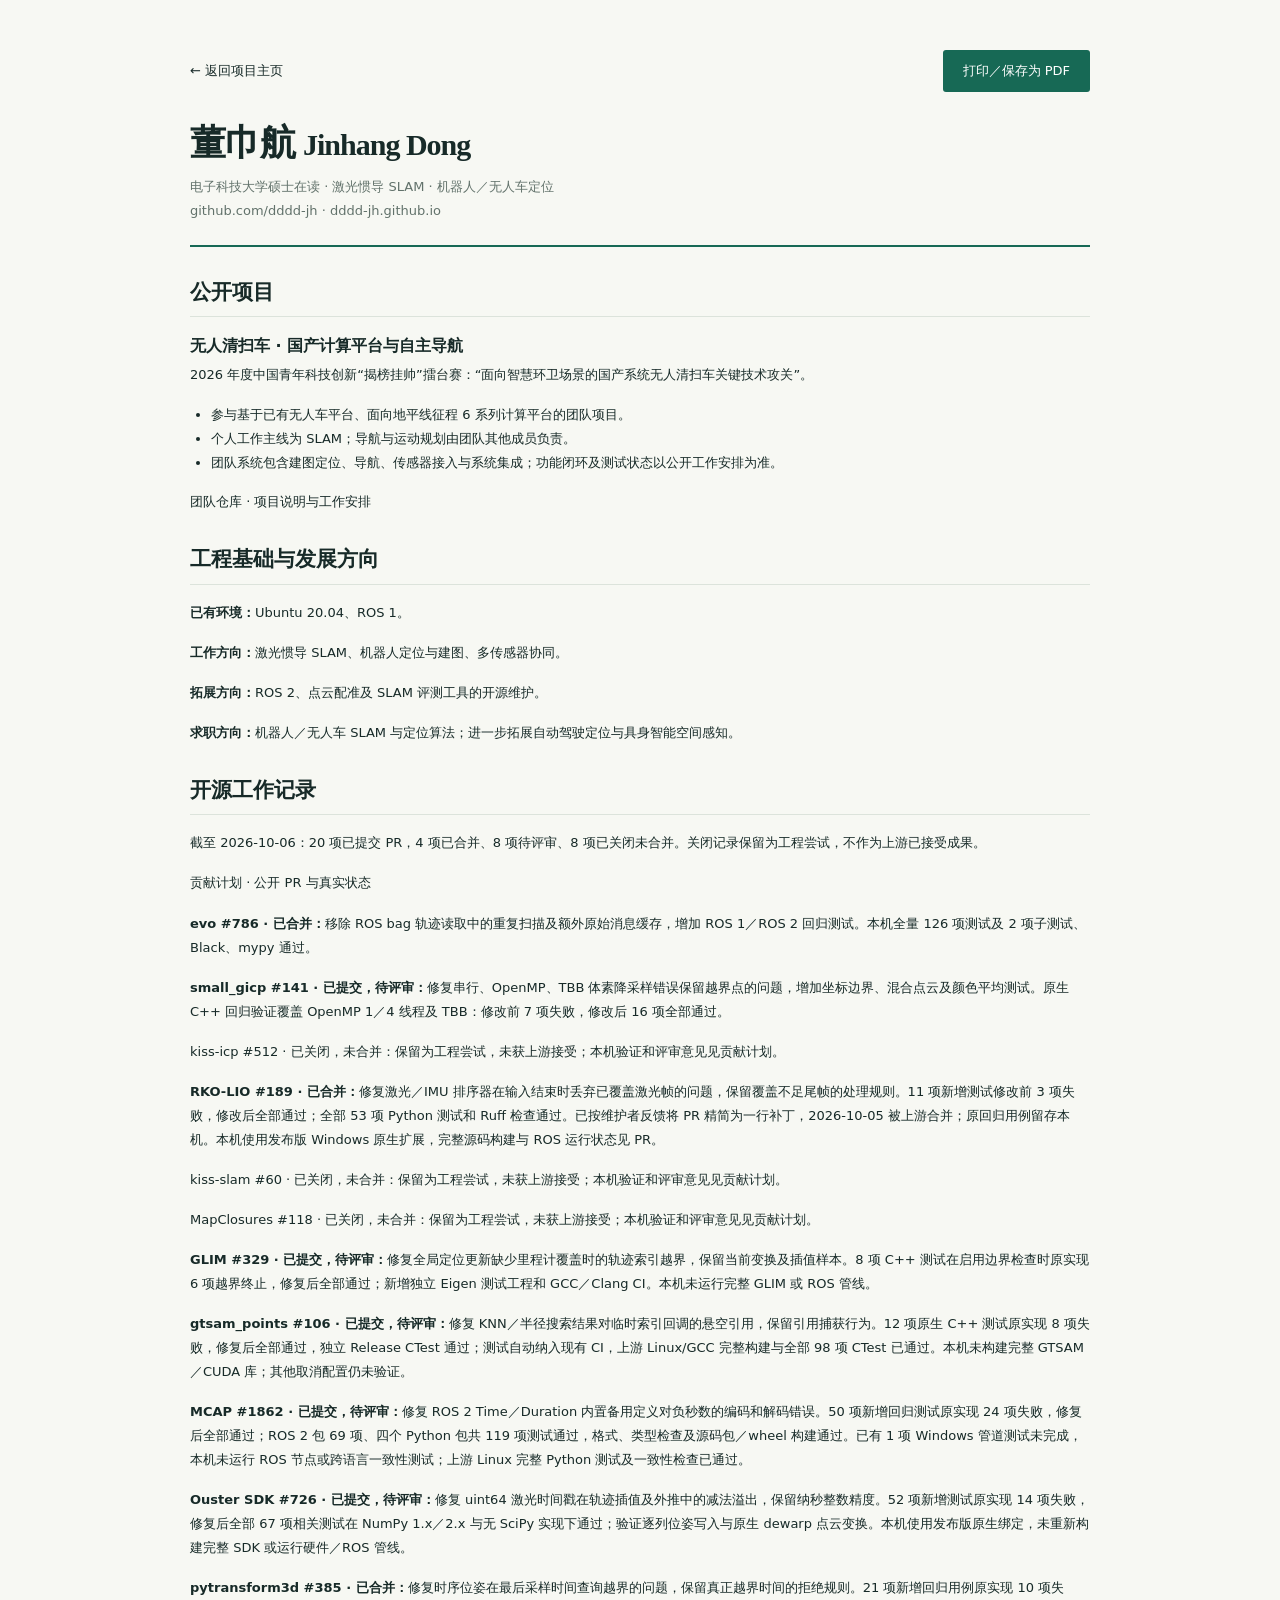
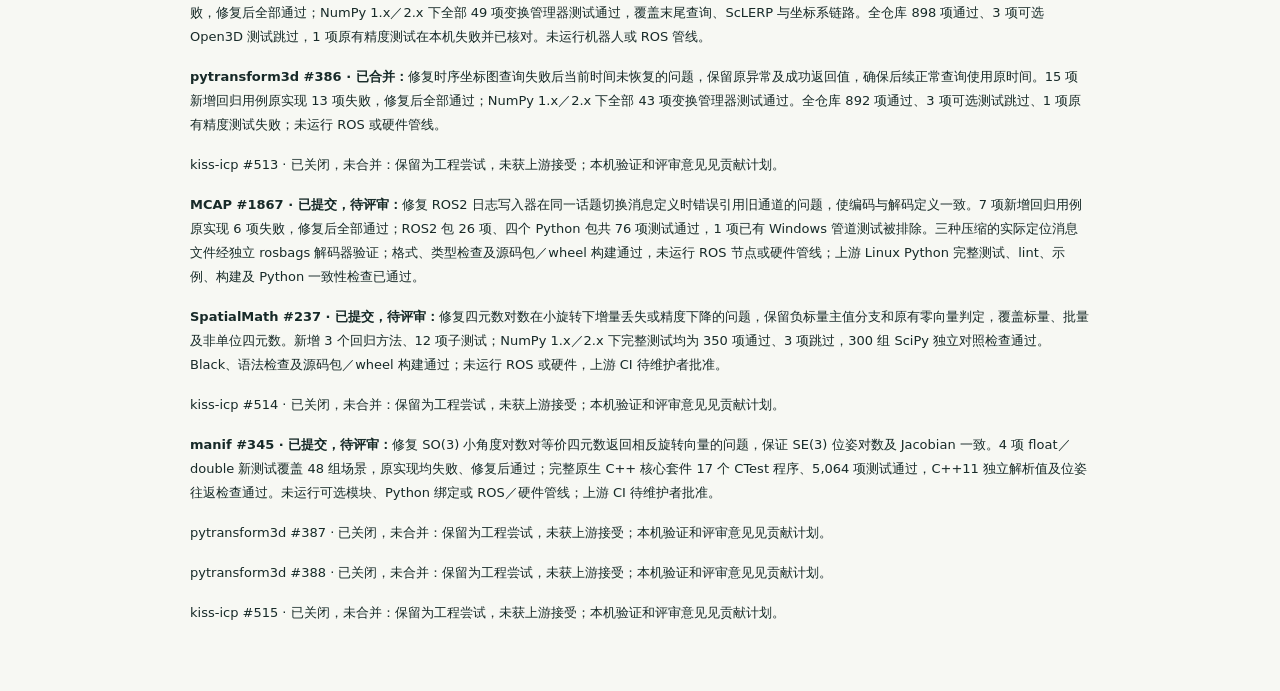
==== resume.html @ 5451dc01 "Distinguish merged fixes from closed portfolio attempts" ====
<!doctype html>
<html lang="zh-CN"><head><meta charset="utf-8"><meta name="viewport" content="width=device-width, initial-scale=1"><meta name="description" content="董巾航的机器人项目简介：激光惯导 SLAM、无人清扫车与机器人定位。"><title>项目简历 · 董巾航</title><link rel="stylesheet" href="styles.css"></head>
<body><main class="wrap resume"><div class="resume-tools"><a href="./">← 返回项目主页</a><button class="button" onclick="window.print()">打印／保存为 PDF</button></div>
<header class="resume-head"><h1>董巾航 <small>Jinhang Dong</small></h1><p>电子科技大学硕士在读 · 激光惯导 SLAM · 机器人／无人车定位</p><p><a href="https://github.com/dddd-jh">github.com/dddd-jh</a> · <a href="https://dddd-jh.github.io/">dddd-jh.github.io</a></p></header>
<section><h2>公开项目</h2><article><h3>无人清扫车 · 国产计算平台与自主导航</h3><p>2026 年度中国青年科技创新“揭榜挂帅”擂台赛：“面向智慧环卫场景的国产系统无人清扫车关键技术攻关”。</p><ul><li>参与基于已有无人车平台、面向地平线征程 6 系列计算平台的团队项目。</li><li>个人工作主线为 SLAM；导航与运动规划由团队其他成员负责。</li><li>团队系统包含建图定位、导航、传感器接入与系统集成；功能闭环及测试状态以公开工作安排为准。</li></ul><p><a href="https://github.com/Doribelove/autolabor-robot-nav/tree/robot_j6m_ws">团队仓库</a> · <a href="https://github.com/Doribelove/autolabor-robot-nav/blob/robot_j6m_ws/horizon_challenge.md">项目说明与工作安排</a></p></article></section>
<section><h2>工程基础与发展方向</h2><p><strong>已有环境：</strong>Ubuntu 20.04、ROS 1。</p><p><strong>工作方向：</strong>激光惯导 SLAM、机器人定位与建图、多传感器协同。</p><p><strong>拓展方向：</strong>ROS 2、点云配准及 SLAM 评测工具的开源维护。</p><p><strong>求职方向：</strong>机器人／无人车 SLAM 与定位算法；进一步拓展自动驾驶定位与具身智能空间感知。</p></section>
<section><h2>开源工作记录</h2><p>截至 2026-10-06：20 项已提交 PR，4 项已合并、8 项待评审、8 项已关闭未合并。关闭记录保留为工程尝试，不作为上游已接受成果。</p><p><a href="https://github.com/dddd-jh/dddd-jh/blob/main/docs/CONTRIBUTION_PLAN.md">贡献计划</a> · <a href="https://github.com/pulls?q=is%3Apr+author%3Adddd-jh">公开 PR 与真实状态</a></p><p><strong><a href="https://github.com/MichaelGrupp/evo/pull/786">evo #786 · 已合并</a>：</strong>移除 ROS bag 轨迹读取中的重复扫描及额外原始消息缓存，增加 ROS 1／ROS 2 回归测试。本机全量 126 项测试及 2 项子测试、Black、mypy 通过。</p><p><strong><a href="https://github.com/koide3/small_gicp/pull/141">small_gicp #141 · 已提交，待评审</a>：</strong>修复串行、OpenMP、TBB 体素降采样错误保留越界点的问题，增加坐标边界、混合点云及颜色平均测试。原生 C++ 回归验证覆盖 OpenMP 1／4 线程及 TBB：修改前 7 项失败，修改后 16 项全部通过。</p><p><a href="https://github.com/PRBonn/kiss-icp/pull/512">kiss-icp #512 · 已关闭，未合并</a>：保留为工程尝试，未获上游接受；本机验证和评审意见见贡献计划。</p><p><strong><a href="https://github.com/PRBonn/rko_lio/pull/189">RKO-LIO #189 · 已合并</a>：</strong>修复激光／IMU 排序器在输入结束时丢弃已覆盖激光帧的问题，保留覆盖不足尾帧的处理规则。11 项新增测试修改前 3 项失败，修改后全部通过；全部 53 项 Python 测试和 Ruff 检查通过。已按维护者反馈将 PR 精简为一行补丁，2026-10-05 被上游合并；原回归用例留存本机。本机使用发布版 Windows 原生扩展，完整源码构建与 ROS 运行状态见 PR。</p><p><a href="https://github.com/PRBonn/kiss-slam/pull/60">kiss-slam #60 · 已关闭，未合并</a>：保留为工程尝试，未获上游接受；本机验证和评审意见见贡献计划。</p><p><a href="https://github.com/PRBonn/MapClosures/pull/118">MapClosures #118 · 已关闭，未合并</a>：保留为工程尝试，未获上游接受；本机验证和评审意见见贡献计划。</p><p><strong><a href="https://github.com/koide3/glim/pull/329">GLIM #329 · 已提交，待评审</a>：</strong>修复全局定位更新缺少里程计覆盖时的轨迹索引越界，保留当前变换及插值样本。8 项 C++ 测试在启用边界检查时原实现 6 项越界终止，修复后全部通过；新增独立 Eigen 测试工程和 GCC／Clang CI。本机未运行完整 GLIM 或 ROS 管线。</p><p><strong><a href="https://github.com/koide3/gtsam_points/pull/106">gtsam_points #106 · 已提交，待评审</a>：</strong>修复 KNN／半径搜索结果对临时索引回调的悬空引用，保留引用捕获行为。12 项原生 C++ 测试原实现 8 项失败，修复后全部通过，独立 Release CTest 通过；测试自动纳入现有 CI，上游 Linux/GCC 完整构建与全部 98 项 CTest 已通过。本机未构建完整 GTSAM／CUDA 库；其他取消配置仍未验证。</p><p><strong><a href="https://github.com/foxglove/mcap/pull/1862">MCAP #1862 · 已提交，待评审</a>：</strong>修复 ROS 2 Time／Duration 内置备用定义对负秒数的编码和解码错误。50 项新增回归测试原实现 24 项失败，修复后全部通过；ROS 2 包 69 项、四个 Python 包共 119 项测试通过，格式、类型检查及源码包／wheel 构建通过。已有 1 项 Windows 管道测试未完成，本机未运行 ROS 节点或跨语言一致性测试；上游 Linux 完整 Python 测试及一致性检查已通过。</p><p><strong><a href="https://github.com/ouster-lidar/ouster-sdk/pull/726">Ouster SDK #726 · 已提交，待评审</a>：</strong>修复 uint64 激光时间戳在轨迹插值及外推中的减法溢出，保留纳秒整数精度。52 项新增测试原实现 14 项失败，修复后全部 67 项相关测试在 NumPy 1.x／2.x 与无 SciPy 实现下通过；验证逐列位姿写入与原生 dewarp 点云变换。本机使用发布版原生绑定，未重新构建完整 SDK 或运行硬件／ROS 管线。</p><p><strong><a href="https://github.com/dfki-ric/pytransform3d/pull/385">pytransform3d #385 · 已合并</a>：</strong>修复时序位姿在最后采样时间查询越界的问题，保留真正越界时间的拒绝规则。21 项新增回归用例原实现 10 项失败，修复后全部通过；NumPy 1.x／2.x 下全部 49 项变换管理器测试通过，覆盖末尾查询、ScLERP 与坐标系链路。全仓库 898 项通过、3 项可选 Open3D 测试跳过，1 项原有精度测试在本机失败并已核对。未运行机器人或 ROS 管线。</p><p><strong><a href="https://github.com/dfki-ric/pytransform3d/pull/386">pytransform3d #386 · 已合并</a>：</strong>修复时序坐标图查询失败后当前时间未恢复的问题，保留原异常及成功返回值，确保后续正常查询使用原时间。15 项新增回归用例原实现 13 项失败，修复后全部通过；NumPy 1.x／2.x 下全部 43 项变换管理器测试通过。全仓库 892 项通过、3 项可选测试跳过、1 项原有精度测试失败；未运行 ROS 或硬件管线。</p><p><a href="https://github.com/PRBonn/kiss-icp/pull/513">kiss-icp #513 · 已关闭，未合并</a>：保留为工程尝试，未获上游接受；本机验证和评审意见见贡献计划。</p><p><strong><a href="https://github.com/foxglove/mcap/pull/1867">MCAP #1867 · 已提交，待评审</a>：</strong>修复 ROS2 日志写入器在同一话题切换消息定义时错误引用旧通道的问题，使编码与解码定义一致。7 项新增回归用例原实现 6 项失败，修复后全部通过；ROS2 包 26 项、四个 Python 包共 76 项测试通过，1 项已有 Windows 管道测试被排除。三种压缩的实际定位消息文件经独立 rosbags 解码器验证；格式、类型检查及源码包／wheel 构建通过，未运行 ROS 节点或硬件管线；上游 Linux Python 完整测试、lint、示例、构建及 Python 一致性检查已通过。</p><p><strong><a href="https://github.com/rai-opensource/spatialmath-python/pull/237">SpatialMath #237 · 已提交，待评审</a>：</strong>修复四元数对数在小旋转下增量丢失或精度下降的问题，保留负标量主值分支和原有零向量判定，覆盖标量、批量及非单位四元数。新增 3 个回归方法、12 项子测试；NumPy 1.x／2.x 下完整测试均为 350 项通过、3 项跳过，300 组 SciPy 独立对照检查通过。Black、语法检查及源码包／wheel 构建通过；未运行 ROS 或硬件，上游 CI 待维护者批准。</p><p><a href="https://github.com/PRBonn/kiss-icp/pull/514">kiss-icp #514 · 已关闭，未合并</a>：保留为工程尝试，未获上游接受；本机验证和评审意见见贡献计划。</p><p><strong><a href="https://github.com/artivis/manif/pull/345">manif #345 · 已提交，待评审</a>：</strong>修复 SO(3) 小角度对数对等价四元数返回相反旋转向量的问题，保证 SE(3) 位姿对数及 Jacobian 一致。4 项 float／double 新测试覆盖 48 组场景，原实现均失败、修复后通过；完整原生 C++ 核心套件 17 个 CTest 程序、5,064 项测试通过，C++11 独立解析值及位姿往返检查通过。未运行可选模块、Python 绑定或 ROS／硬件管线；上游 CI 待维护者批准。</p><p><a href="https://github.com/dfki-ric/pytransform3d/pull/387">pytransform3d #387 · 已关闭，未合并</a>：保留为工程尝试，未获上游接受；本机验证和评审意见见贡献计划。</p><p><a href="https://github.com/dfki-ric/pytransform3d/pull/388">pytransform3d #388 · 已关闭，未合并</a>：保留为工程尝试，未获上游接受；本机验证和评审意见见贡献计划。</p><p><a href="https://github.com/PRBonn/kiss-icp/pull/515">kiss-icp #515 · 已关闭，未合并</a>：保留为工程尝试，未获上游接受；本机验证和评审意见见贡献计划。</p></section>
</main></body></html>
---- styles.css ----
:root{--ink:#172a28;--muted:#62726b;--accent:#176955;--line:#dce3db;--paper:#f7f8f3;--white:#fff;--serif:Georgia,'Songti SC','SimSun',serif;--sans:system-ui,-apple-system,'Segoe UI','Microsoft YaHei',sans-serif}
*{box-sizing:border-box}html{scroll-behavior:smooth;scroll-padding-top:30px}body{margin:0;background:var(--paper);color:var(--ink);font-family:var(--sans);font-size:15px;line-height:1.85}a{color:inherit;text-decoration:none}a:hover{color:var(--accent);text-decoration:underline;text-underline-offset:5px}a:focus-visible,button:focus-visible{outline:3px solid #c78626;outline-offset:5px}.wrap{width:min(1120px,calc(100% - 80px));margin:auto}.skip{position:absolute;left:20px;top:-80px;z-index:20;padding:10px;background:white}.skip:focus{top:12px}.header{display:flex;align-items:center;justify-content:space-between;padding:30px 0;border-bottom:1px solid var(--line)}.brand{font-size:14px;letter-spacing:1.4px;font-weight:700}.brand span{display:block;color:var(--muted);font-size:11px;font-weight:400;letter-spacing:3px}.header nav{display:flex;gap:30px;font-size:13px}.hero{display:grid;grid-template-columns:1.13fr 1fr;gap:70px;padding:80px 0 66px;align-items:center}.eyebrow{font-size:11px;letter-spacing:2px;font-weight:650;color:var(--accent);margin:0 0 20px}h1{font-family:var(--serif);font-size:clamp(40px,4.3vw,58px);line-height:1.3;font-weight:600;letter-spacing:-1px;margin:0 0 27px}h1 span{color:var(--accent)}.intro{font-size:16px;max-width:520px;color:var(--muted);margin:0 0 28px}.actions{display:flex;gap:26px;align-items:center}.button{display:inline-flex;align-items:center;gap:36px;padding:12px 20px;background:var(--accent);color:white;font-size:13px;border:0;border-radius:3px;cursor:pointer;font-family:inherit}.button:hover{background:#10513f;color:white;text-decoration:none}.text-link{font-size:13px}.scene{margin:0}.scene svg{display:block;width:100%;height:auto}.scene figcaption{font-size:11px;color:var(--muted);margin-top:13px;text-align:right}.facts{display:grid;grid-template-columns:repeat(3,1fr);border-top:1px solid var(--line);border-bottom:1px solid var(--line);padding:23px 0;gap:28px}.facts span{display:block;font-size:11px;color:var(--muted);margin-bottom:5px}.facts strong{font-size:13px;font-weight:550}.section{padding:66px 0;border-bottom:1px solid var(--line)}.section-head{margin-bottom:30px}.section-head .eyebrow{margin-bottom:9px}h2{font-family:var(--serif);font-size:29px;line-height:1.5;font-weight:600;margin:0}h3{font-size:17px;line-height:1.6;font-weight:650;margin:0 0 12px}p{margin:0 0 16px}.small,.authors{font-size:12px;color:var(--muted)}.paper{display:grid;grid-template-columns:100px 1fr;gap:35px;padding:30px;background:white;border:1px solid var(--line);border-radius:5px}.paper-label{color:var(--accent);font-size:12px;letter-spacing:2px;padding-top:4px}.paper-label strong{display:block;font-family:var(--serif);font-size:36px;letter-spacing:0}.paper p:last-child{margin-bottom:0}.project-grid{display:grid;grid-template-columns:repeat(3,1fr);gap:22px}.project{padding:27px 25px;background:white;border:1px solid var(--line);border-radius:5px}.tag{display:block;font-size:9px;letter-spacing:1.5px;color:var(--accent);margin-bottom:17px}.project h3{font-size:18px}.project p{font-size:13px;color:var(--muted)}dl{font-size:12px;margin:23px 0 0}dt{font-weight:650;margin:14px 0 4px}dd{margin:0;color:var(--muted)}dd a{color:var(--accent)}.two-col{display:grid;grid-template-columns:1fr 1fr;gap:70px}.two-col>p{color:var(--muted)}.link-list a{display:flex;justify-content:space-between;padding:12px 0;border-bottom:1px solid var(--line);font-size:13px}.education article+article{margin-top:28px}.education .small{margin-bottom:5px}.education h3{margin-bottom:4px}.education p{font-size:13px;color:var(--muted)}.skills h3{font-size:13px;margin-bottom:4px}.skills p{font-size:13px;color:var(--muted);margin-bottom:21px}.footer{display:flex;justify-content:space-between;padding:30px 0 40px;font-size:11px;color:var(--muted)}.resume{max-width:900px;padding:50px 0}.resume-head{border-bottom:2px solid var(--accent);padding-bottom:22px}.resume-head h1{font-size:36px;margin:0 0 8px}.resume-head p{margin:0;color:var(--muted)}.resume-tools{display:flex;justify-content:space-between;align-items:center;margin-bottom:28px;font-size:13px}.resume section{margin-top:30px}.resume h2{font-size:21px;border-bottom:1px solid var(--line);padding-bottom:8px;margin-bottom:16px}.resume h3{font-size:16px;margin-bottom:4px}.resume p,.resume li{font-size:13px}.resume ul{padding-left:21px}.resume article+article{margin-top:20px}.resume .date{float:right;font-size:12px;color:var(--muted)}
@media(max-width:900px){.wrap{width:calc(100% - 48px)}.hero{gap:30px;padding:50px 0}.project-grid{grid-template-columns:1fr}.two-col{gap:35px}.project{padding:25px}.scene figcaption{text-align:left}h1{font-size:42px}}
@media(max-width:600px){.wrap{width:calc(100% - 36px)}.header{padding:20px 0;align-items:flex-start}.header nav{gap:15px;font-size:12px}.brand{font-size:11px;letter-spacing:1px}.hero{grid-template-columns:1fr;gap:35px;padding:44px 0}.hero h1{font-size:40px}.hero .intro{font-size:14px}.scene{max-width:440px}.facts{grid-template-columns:1fr;gap:17px;padding:21px 0}.facts span{margin-bottom:1px}.section{padding:42px 0}h2{font-size:25px}.paper{grid-template-columns:1fr;gap:10px;padding:23px}.paper-label strong{display:inline;margin-left:10px;font-size:22px}.two-col{grid-template-columns:1fr;gap:23px}.resume{padding-top:25px}.resume .date{float:none;display:block}.resume-tools{gap:20px}.footer{gap:20px}}
@media(prefers-reduced-motion:reduce){html{scroll-behavior:auto}}
@media print{@page{size:A4;margin:15mm}body{background:white;font-size:11px}.wrap{width:100%}.resume{padding:0;max-width:none}.resume-tools,.skip{display:none}.resume-head h1{font-size:26px}.resume section{margin-top:18px}.resume h2{font-size:17px;margin-bottom:10px}.resume p,.resume li{font-size:11px;line-height:1.7}.resume article{break-inside:avoid}.resume .date{float:right}a{color:inherit;text-decoration:none}}
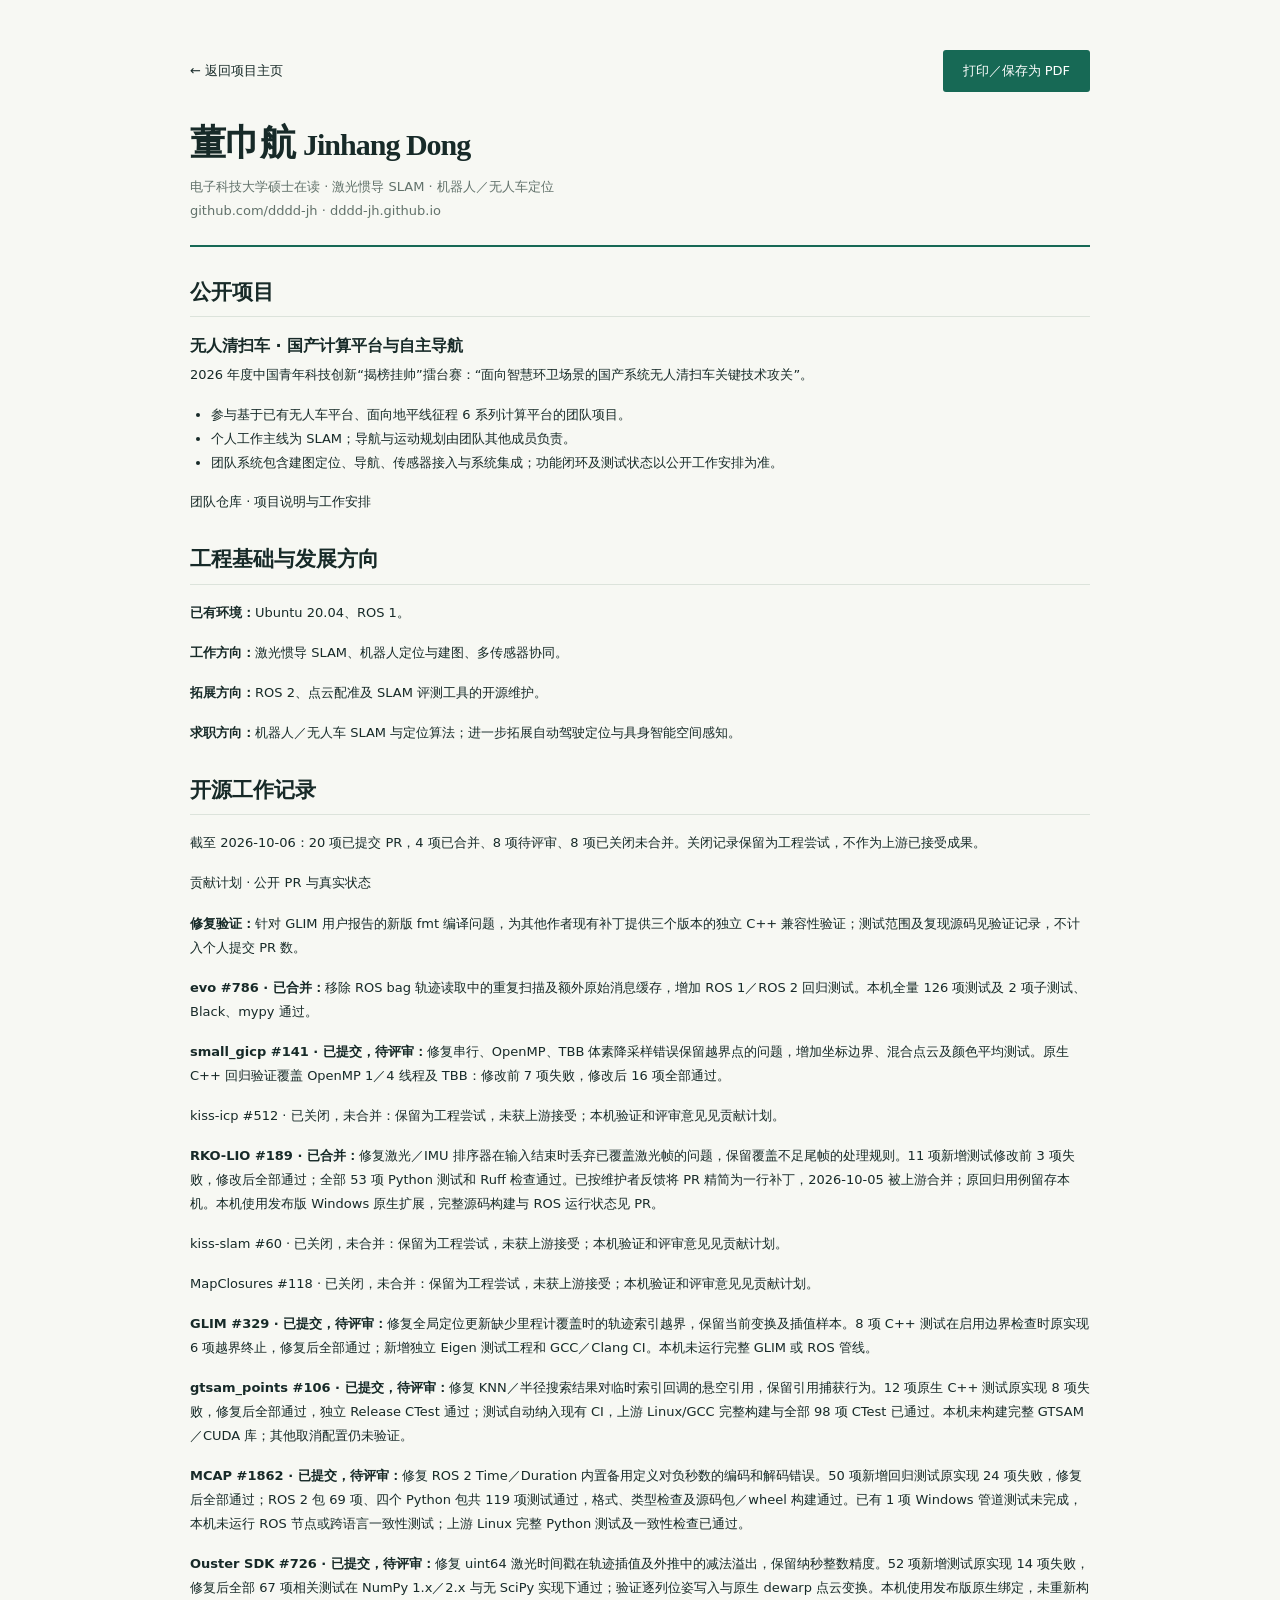
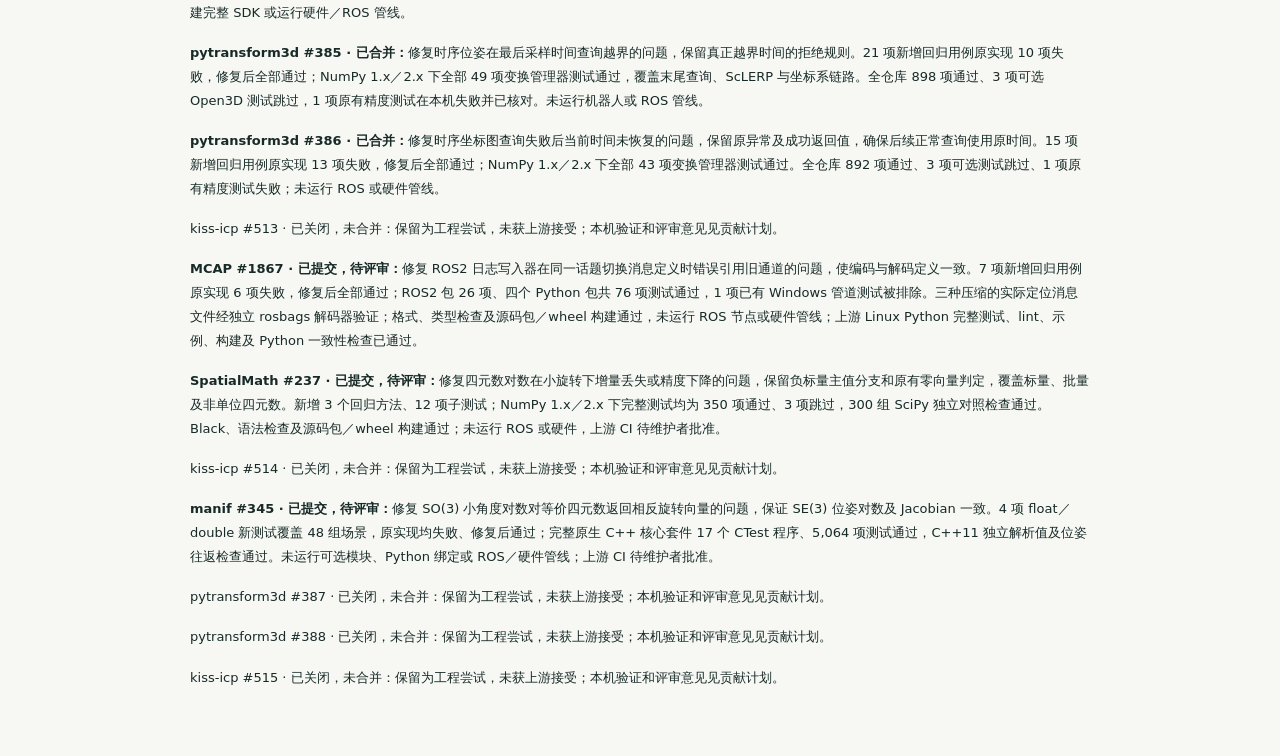
==== commit 7c00feeb: "Link GLIM compatibility validation separately from authored PRs" ====
--- a/resume.html
+++ b/resume.html
@@ -4,5 +4,5 @@
 <header class="resume-head"><h1>董巾航 <small>Jinhang Dong</small></h1><p>电子科技大学硕士在读 · 激光惯导 SLAM · 机器人／无人车定位</p><p><a href="https://github.com/dddd-jh">github.com/dddd-jh</a> · <a href="https://dddd-jh.github.io/">dddd-jh.github.io</a></p></header>
 <section><h2>公开项目</h2><article><h3>无人清扫车 · 国产计算平台与自主导航</h3><p>2026 年度中国青年科技创新“揭榜挂帅”擂台赛：“面向智慧环卫场景的国产系统无人清扫车关键技术攻关”。</p><ul><li>参与基于已有无人车平台、面向地平线征程 6 系列计算平台的团队项目。</li><li>个人工作主线为 SLAM；导航与运动规划由团队其他成员负责。</li><li>团队系统包含建图定位、导航、传感器接入与系统集成；功能闭环及测试状态以公开工作安排为准。</li></ul><p><a href="https://github.com/Doribelove/autolabor-robot-nav/tree/robot_j6m_ws">团队仓库</a> · <a href="https://github.com/Doribelove/autolabor-robot-nav/blob/robot_j6m_ws/horizon_challenge.md">项目说明与工作安排</a></p></article></section>
 <section><h2>工程基础与发展方向</h2><p><strong>已有环境：</strong>Ubuntu 20.04、ROS 1。</p><p><strong>工作方向：</strong>激光惯导 SLAM、机器人定位与建图、多传感器协同。</p><p><strong>拓展方向：</strong>ROS 2、点云配准及 SLAM 评测工具的开源维护。</p><p><strong>求职方向：</strong>机器人／无人车 SLAM 与定位算法；进一步拓展自动驾驶定位与具身智能空间感知。</p></section>
-<section><h2>开源工作记录</h2><p>截至 2026-10-06：20 项已提交 PR，4 项已合并、8 项待评审、8 项已关闭未合并。关闭记录保留为工程尝试，不作为上游已接受成果。</p><p><a href="https://github.com/dddd-jh/dddd-jh/blob/main/docs/CONTRIBUTION_PLAN.md">贡献计划</a> · <a href="https://github.com/pulls?q=is%3Apr+author%3Adddd-jh">公开 PR 与真实状态</a></p><p><strong><a href="https://github.com/MichaelGrupp/evo/pull/786">evo #786 · 已合并</a>：</strong>移除 ROS bag 轨迹读取中的重复扫描及额外原始消息缓存，增加 ROS 1／ROS 2 回归测试。本机全量 126 项测试及 2 项子测试、Black、mypy 通过。</p><p><strong><a href="https://github.com/koide3/small_gicp/pull/141">small_gicp #141 · 已提交，待评审</a>：</strong>修复串行、OpenMP、TBB 体素降采样错误保留越界点的问题，增加坐标边界、混合点云及颜色平均测试。原生 C++ 回归验证覆盖 OpenMP 1／4 线程及 TBB：修改前 7 项失败，修改后 16 项全部通过。</p><p><a href="https://github.com/PRBonn/kiss-icp/pull/512">kiss-icp #512 · 已关闭，未合并</a>：保留为工程尝试，未获上游接受；本机验证和评审意见见贡献计划。</p><p><strong><a href="https://github.com/PRBonn/rko_lio/pull/189">RKO-LIO #189 · 已合并</a>：</strong>修复激光／IMU 排序器在输入结束时丢弃已覆盖激光帧的问题，保留覆盖不足尾帧的处理规则。11 项新增测试修改前 3 项失败，修改后全部通过；全部 53 项 Python 测试和 Ruff 检查通过。已按维护者反馈将 PR 精简为一行补丁，2026-10-05 被上游合并；原回归用例留存本机。本机使用发布版 Windows 原生扩展，完整源码构建与 ROS 运行状态见 PR。</p><p><a href="https://github.com/PRBonn/kiss-slam/pull/60">kiss-slam #60 · 已关闭，未合并</a>：保留为工程尝试，未获上游接受；本机验证和评审意见见贡献计划。</p><p><a href="https://github.com/PRBonn/MapClosures/pull/118">MapClosures #118 · 已关闭，未合并</a>：保留为工程尝试，未获上游接受；本机验证和评审意见见贡献计划。</p><p><strong><a href="https://github.com/koide3/glim/pull/329">GLIM #329 · 已提交，待评审</a>：</strong>修复全局定位更新缺少里程计覆盖时的轨迹索引越界，保留当前变换及插值样本。8 项 C++ 测试在启用边界检查时原实现 6 项越界终止，修复后全部通过；新增独立 Eigen 测试工程和 GCC／Clang CI。本机未运行完整 GLIM 或 ROS 管线。</p><p><strong><a href="https://github.com/koide3/gtsam_points/pull/106">gtsam_points #106 · 已提交，待评审</a>：</strong>修复 KNN／半径搜索结果对临时索引回调的悬空引用，保留引用捕获行为。12 项原生 C++ 测试原实现 8 项失败，修复后全部通过，独立 Release CTest 通过；测试自动纳入现有 CI，上游 Linux/GCC 完整构建与全部 98 项 CTest 已通过。本机未构建完整 GTSAM／CUDA 库；其他取消配置仍未验证。</p><p><strong><a href="https://github.com/foxglove/mcap/pull/1862">MCAP #1862 · 已提交，待评审</a>：</strong>修复 ROS 2 Time／Duration 内置备用定义对负秒数的编码和解码错误。50 项新增回归测试原实现 24 项失败，修复后全部通过；ROS 2 包 69 项、四个 Python 包共 119 项测试通过，格式、类型检查及源码包／wheel 构建通过。已有 1 项 Windows 管道测试未完成，本机未运行 ROS 节点或跨语言一致性测试；上游 Linux 完整 Python 测试及一致性检查已通过。</p><p><strong><a href="https://github.com/ouster-lidar/ouster-sdk/pull/726">Ouster SDK #726 · 已提交，待评审</a>：</strong>修复 uint64 激光时间戳在轨迹插值及外推中的减法溢出，保留纳秒整数精度。52 项新增测试原实现 14 项失败，修复后全部 67 项相关测试在 NumPy 1.x／2.x 与无 SciPy 实现下通过；验证逐列位姿写入与原生 dewarp 点云变换。本机使用发布版原生绑定，未重新构建完整 SDK 或运行硬件／ROS 管线。</p><p><strong><a href="https://github.com/dfki-ric/pytransform3d/pull/385">pytransform3d #385 · 已合并</a>：</strong>修复时序位姿在最后采样时间查询越界的问题，保留真正越界时间的拒绝规则。21 项新增回归用例原实现 10 项失败，修复后全部通过；NumPy 1.x／2.x 下全部 49 项变换管理器测试通过，覆盖末尾查询、ScLERP 与坐标系链路。全仓库 898 项通过、3 项可选 Open3D 测试跳过，1 项原有精度测试在本机失败并已核对。未运行机器人或 ROS 管线。</p><p><strong><a href="https://github.com/dfki-ric/pytransform3d/pull/386">pytransform3d #386 · 已合并</a>：</strong>修复时序坐标图查询失败后当前时间未恢复的问题，保留原异常及成功返回值，确保后续正常查询使用原时间。15 项新增回归用例原实现 13 项失败，修复后全部通过；NumPy 1.x／2.x 下全部 43 项变换管理器测试通过。全仓库 892 项通过、3 项可选测试跳过、1 项原有精度测试失败；未运行 ROS 或硬件管线。</p><p><a href="https://github.com/PRBonn/kiss-icp/pull/513">kiss-icp #513 · 已关闭，未合并</a>：保留为工程尝试，未获上游接受；本机验证和评审意见见贡献计划。</p><p><strong><a href="https://github.com/foxglove/mcap/pull/1867">MCAP #1867 · 已提交，待评审</a>：</strong>修复 ROS2 日志写入器在同一话题切换消息定义时错误引用旧通道的问题，使编码与解码定义一致。7 项新增回归用例原实现 6 项失败，修复后全部通过；ROS2 包 26 项、四个 Python 包共 76 项测试通过，1 项已有 Windows 管道测试被排除。三种压缩的实际定位消息文件经独立 rosbags 解码器验证；格式、类型检查及源码包／wheel 构建通过，未运行 ROS 节点或硬件管线；上游 Linux Python 完整测试、lint、示例、构建及 Python 一致性检查已通过。</p><p><strong><a href="https://github.com/rai-opensource/spatialmath-python/pull/237">SpatialMath #237 · 已提交，待评审</a>：</strong>修复四元数对数在小旋转下增量丢失或精度下降的问题，保留负标量主值分支和原有零向量判定，覆盖标量、批量及非单位四元数。新增 3 个回归方法、12 项子测试；NumPy 1.x／2.x 下完整测试均为 350 项通过、3 项跳过，300 组 SciPy 独立对照检查通过。Black、语法检查及源码包／wheel 构建通过；未运行 ROS 或硬件，上游 CI 待维护者批准。</p><p><a href="https://github.com/PRBonn/kiss-icp/pull/514">kiss-icp #514 · 已关闭，未合并</a>：保留为工程尝试，未获上游接受；本机验证和评审意见见贡献计划。</p><p><strong><a href="https://github.com/artivis/manif/pull/345">manif #345 · 已提交，待评审</a>：</strong>修复 SO(3) 小角度对数对等价四元数返回相反旋转向量的问题，保证 SE(3) 位姿对数及 Jacobian 一致。4 项 float／double 新测试覆盖 48 组场景，原实现均失败、修复后通过；完整原生 C++ 核心套件 17 个 CTest 程序、5,064 项测试通过，C++11 独立解析值及位姿往返检查通过。未运行可选模块、Python 绑定或 ROS／硬件管线；上游 CI 待维护者批准。</p><p><a href="https://github.com/dfki-ric/pytransform3d/pull/387">pytransform3d #387 · 已关闭，未合并</a>：保留为工程尝试，未获上游接受；本机验证和评审意见见贡献计划。</p><p><a href="https://github.com/dfki-ric/pytransform3d/pull/388">pytransform3d #388 · 已关闭，未合并</a>：保留为工程尝试，未获上游接受；本机验证和评审意见见贡献计划。</p><p><a href="https://github.com/PRBonn/kiss-icp/pull/515">kiss-icp #515 · 已关闭，未合并</a>：保留为工程尝试，未获上游接受；本机验证和评审意见见贡献计划。</p></section>
+<section><h2>开源工作记录</h2><p>截至 2026-10-06：20 项已提交 PR，4 项已合并、8 项待评审、8 项已关闭未合并。关闭记录保留为工程尝试，不作为上游已接受成果。</p><p><a href="https://github.com/dddd-jh/dddd-jh/blob/main/docs/CONTRIBUTION_PLAN.md">贡献计划</a> · <a href="https://github.com/pulls?q=is%3Apr+author%3Adddd-jh">公开 PR 与真实状态</a></p><p><strong>修复验证：</strong>针对 GLIM 用户报告的新版 fmt 编译问题，为其他作者现有补丁提供三个版本的独立 C++ 兼容性验证；测试范围及复现源码见<a href="https://github.com/dddd-jh/dddd-jh/blob/main/docs/VALIDATION_REVIEWS.md">验证记录</a>，不计入个人提交 PR 数。</p><p><strong><a href="https://github.com/MichaelGrupp/evo/pull/786">evo #786 · 已合并</a>：</strong>移除 ROS bag 轨迹读取中的重复扫描及额外原始消息缓存，增加 ROS 1／ROS 2 回归测试。本机全量 126 项测试及 2 项子测试、Black、mypy 通过。</p><p><strong><a href="https://github.com/koide3/small_gicp/pull/141">small_gicp #141 · 已提交，待评审</a>：</strong>修复串行、OpenMP、TBB 体素降采样错误保留越界点的问题，增加坐标边界、混合点云及颜色平均测试。原生 C++ 回归验证覆盖 OpenMP 1／4 线程及 TBB：修改前 7 项失败，修改后 16 项全部通过。</p><p><a href="https://github.com/PRBonn/kiss-icp/pull/512">kiss-icp #512 · 已关闭，未合并</a>：保留为工程尝试，未获上游接受；本机验证和评审意见见贡献计划。</p><p><strong><a href="https://github.com/PRBonn/rko_lio/pull/189">RKO-LIO #189 · 已合并</a>：</strong>修复激光／IMU 排序器在输入结束时丢弃已覆盖激光帧的问题，保留覆盖不足尾帧的处理规则。11 项新增测试修改前 3 项失败，修改后全部通过；全部 53 项 Python 测试和 Ruff 检查通过。已按维护者反馈将 PR 精简为一行补丁，2026-10-05 被上游合并；原回归用例留存本机。本机使用发布版 Windows 原生扩展，完整源码构建与 ROS 运行状态见 PR。</p><p><a href="https://github.com/PRBonn/kiss-slam/pull/60">kiss-slam #60 · 已关闭，未合并</a>：保留为工程尝试，未获上游接受；本机验证和评审意见见贡献计划。</p><p><a href="https://github.com/PRBonn/MapClosures/pull/118">MapClosures #118 · 已关闭，未合并</a>：保留为工程尝试，未获上游接受；本机验证和评审意见见贡献计划。</p><p><strong><a href="https://github.com/koide3/glim/pull/329">GLIM #329 · 已提交，待评审</a>：</strong>修复全局定位更新缺少里程计覆盖时的轨迹索引越界，保留当前变换及插值样本。8 项 C++ 测试在启用边界检查时原实现 6 项越界终止，修复后全部通过；新增独立 Eigen 测试工程和 GCC／Clang CI。本机未运行完整 GLIM 或 ROS 管线。</p><p><strong><a href="https://github.com/koide3/gtsam_points/pull/106">gtsam_points #106 · 已提交，待评审</a>：</strong>修复 KNN／半径搜索结果对临时索引回调的悬空引用，保留引用捕获行为。12 项原生 C++ 测试原实现 8 项失败，修复后全部通过，独立 Release CTest 通过；测试自动纳入现有 CI，上游 Linux/GCC 完整构建与全部 98 项 CTest 已通过。本机未构建完整 GTSAM／CUDA 库；其他取消配置仍未验证。</p><p><strong><a href="https://github.com/foxglove/mcap/pull/1862">MCAP #1862 · 已提交，待评审</a>：</strong>修复 ROS 2 Time／Duration 内置备用定义对负秒数的编码和解码错误。50 项新增回归测试原实现 24 项失败，修复后全部通过；ROS 2 包 69 项、四个 Python 包共 119 项测试通过，格式、类型检查及源码包／wheel 构建通过。已有 1 项 Windows 管道测试未完成，本机未运行 ROS 节点或跨语言一致性测试；上游 Linux 完整 Python 测试及一致性检查已通过。</p><p><strong><a href="https://github.com/ouster-lidar/ouster-sdk/pull/726">Ouster SDK #726 · 已提交，待评审</a>：</strong>修复 uint64 激光时间戳在轨迹插值及外推中的减法溢出，保留纳秒整数精度。52 项新增测试原实现 14 项失败，修复后全部 67 项相关测试在 NumPy 1.x／2.x 与无 SciPy 实现下通过；验证逐列位姿写入与原生 dewarp 点云变换。本机使用发布版原生绑定，未重新构建完整 SDK 或运行硬件／ROS 管线。</p><p><strong><a href="https://github.com/dfki-ric/pytransform3d/pull/385">pytransform3d #385 · 已合并</a>：</strong>修复时序位姿在最后采样时间查询越界的问题，保留真正越界时间的拒绝规则。21 项新增回归用例原实现 10 项失败，修复后全部通过；NumPy 1.x／2.x 下全部 49 项变换管理器测试通过，覆盖末尾查询、ScLERP 与坐标系链路。全仓库 898 项通过、3 项可选 Open3D 测试跳过，1 项原有精度测试在本机失败并已核对。未运行机器人或 ROS 管线。</p><p><strong><a href="https://github.com/dfki-ric/pytransform3d/pull/386">pytransform3d #386 · 已合并</a>：</strong>修复时序坐标图查询失败后当前时间未恢复的问题，保留原异常及成功返回值，确保后续正常查询使用原时间。15 项新增回归用例原实现 13 项失败，修复后全部通过；NumPy 1.x／2.x 下全部 43 项变换管理器测试通过。全仓库 892 项通过、3 项可选测试跳过、1 项原有精度测试失败；未运行 ROS 或硬件管线。</p><p><a href="https://github.com/PRBonn/kiss-icp/pull/513">kiss-icp #513 · 已关闭，未合并</a>：保留为工程尝试，未获上游接受；本机验证和评审意见见贡献计划。</p><p><strong><a href="https://github.com/foxglove/mcap/pull/1867">MCAP #1867 · 已提交，待评审</a>：</strong>修复 ROS2 日志写入器在同一话题切换消息定义时错误引用旧通道的问题，使编码与解码定义一致。7 项新增回归用例原实现 6 项失败，修复后全部通过；ROS2 包 26 项、四个 Python 包共 76 项测试通过，1 项已有 Windows 管道测试被排除。三种压缩的实际定位消息文件经独立 rosbags 解码器验证；格式、类型检查及源码包／wheel 构建通过，未运行 ROS 节点或硬件管线；上游 Linux Python 完整测试、lint、示例、构建及 Python 一致性检查已通过。</p><p><strong><a href="https://github.com/rai-opensource/spatialmath-python/pull/237">SpatialMath #237 · 已提交，待评审</a>：</strong>修复四元数对数在小旋转下增量丢失或精度下降的问题，保留负标量主值分支和原有零向量判定，覆盖标量、批量及非单位四元数。新增 3 个回归方法、12 项子测试；NumPy 1.x／2.x 下完整测试均为 350 项通过、3 项跳过，300 组 SciPy 独立对照检查通过。Black、语法检查及源码包／wheel 构建通过；未运行 ROS 或硬件，上游 CI 待维护者批准。</p><p><a href="https://github.com/PRBonn/kiss-icp/pull/514">kiss-icp #514 · 已关闭，未合并</a>：保留为工程尝试，未获上游接受；本机验证和评审意见见贡献计划。</p><p><strong><a href="https://github.com/artivis/manif/pull/345">manif #345 · 已提交，待评审</a>：</strong>修复 SO(3) 小角度对数对等价四元数返回相反旋转向量的问题，保证 SE(3) 位姿对数及 Jacobian 一致。4 项 float／double 新测试覆盖 48 组场景，原实现均失败、修复后通过；完整原生 C++ 核心套件 17 个 CTest 程序、5,064 项测试通过，C++11 独立解析值及位姿往返检查通过。未运行可选模块、Python 绑定或 ROS／硬件管线；上游 CI 待维护者批准。</p><p><a href="https://github.com/dfki-ric/pytransform3d/pull/387">pytransform3d #387 · 已关闭，未合并</a>：保留为工程尝试，未获上游接受；本机验证和评审意见见贡献计划。</p><p><a href="https://github.com/dfki-ric/pytransform3d/pull/388">pytransform3d #388 · 已关闭，未合并</a>：保留为工程尝试，未获上游接受；本机验证和评审意见见贡献计划。</p><p><a href="https://github.com/PRBonn/kiss-icp/pull/515">kiss-icp #515 · 已关闭，未合并</a>：保留为工程尝试，未获上游接受；本机验证和评审意见见贡献计划。</p></section>
 </main></body></html>
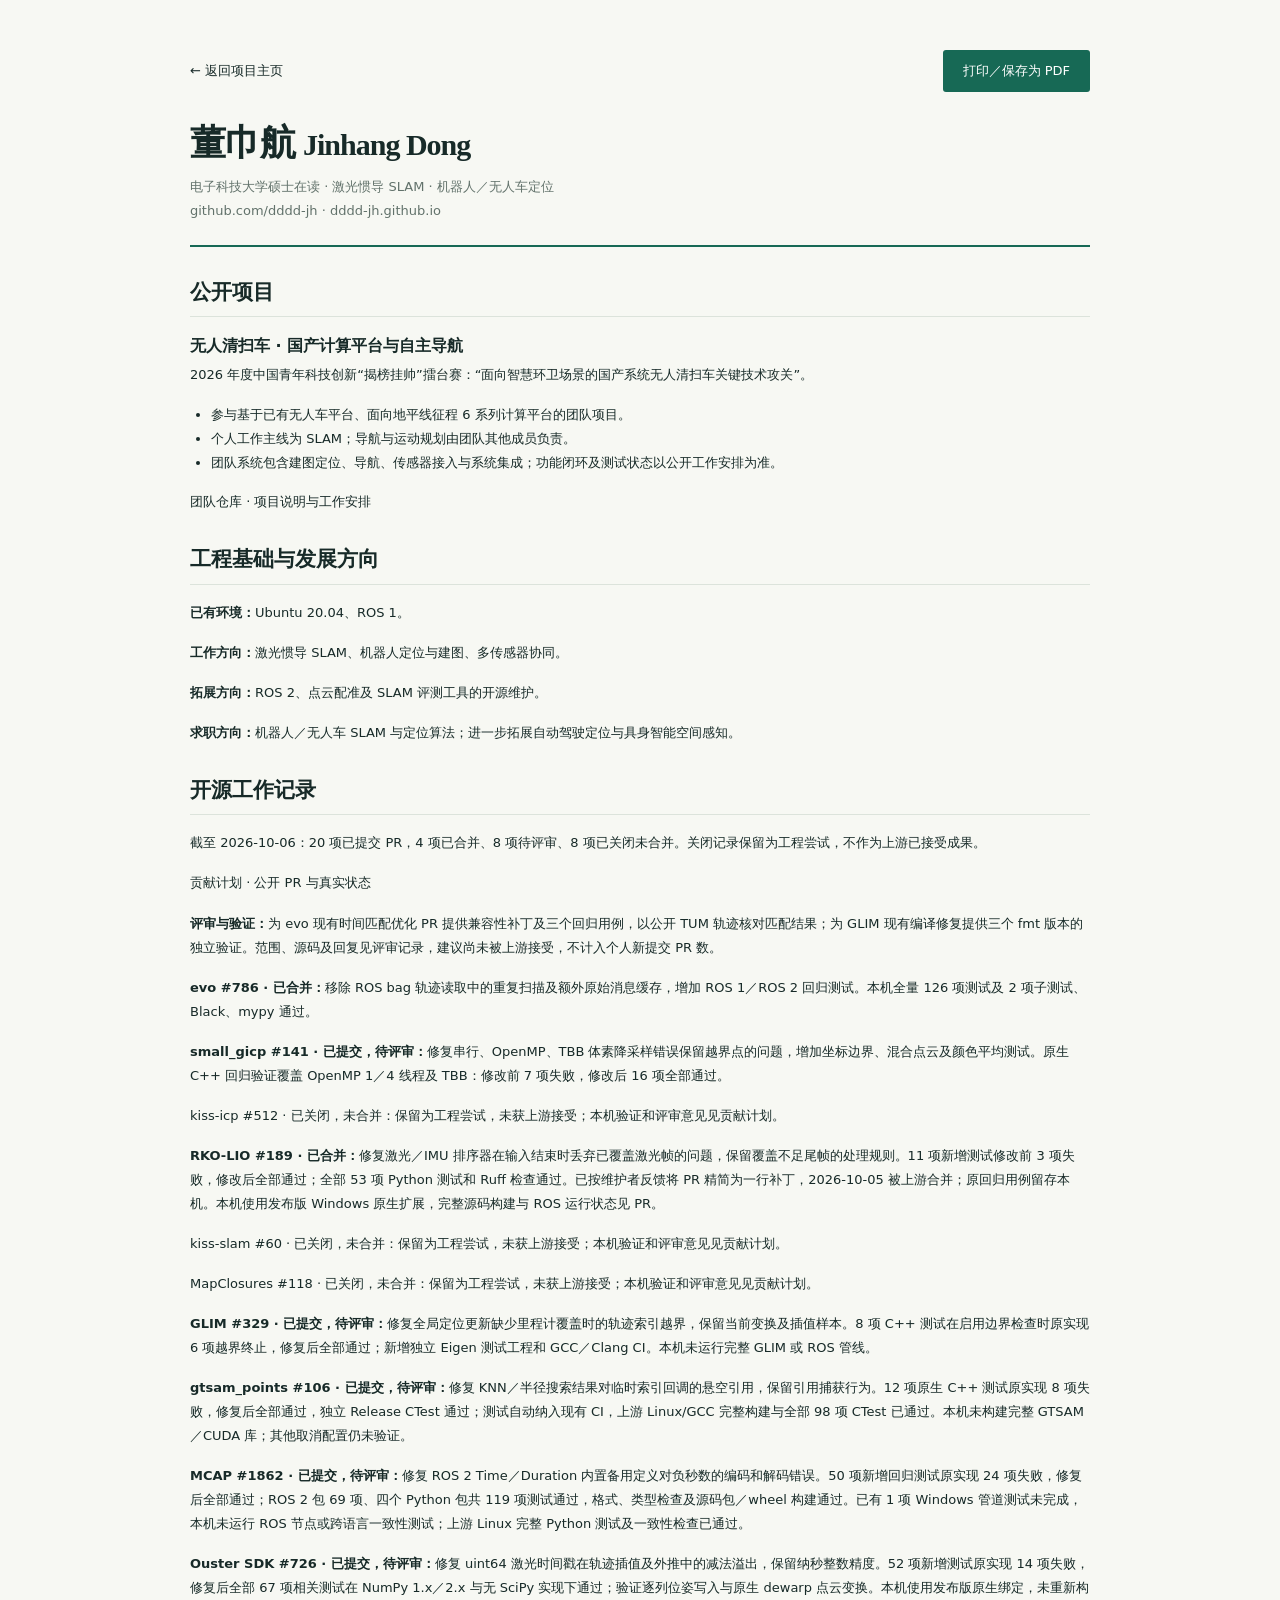
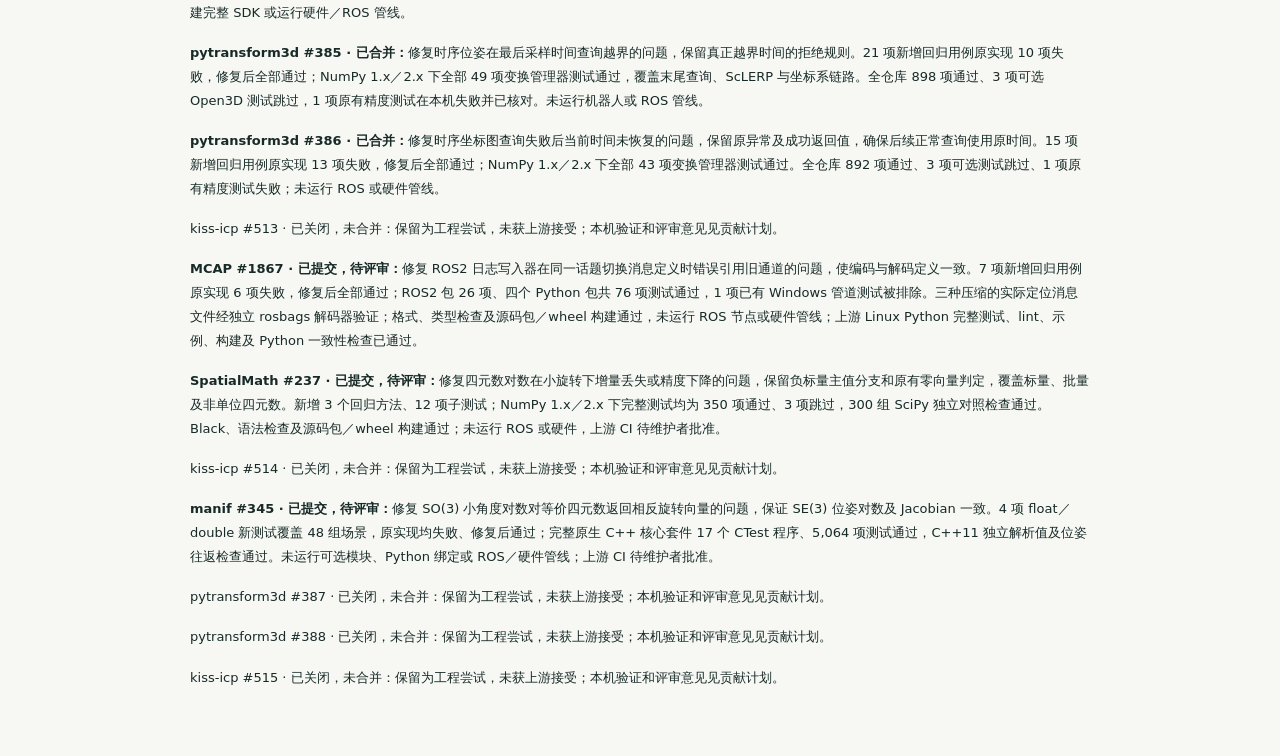
==== commit 411b615b: "Link evo synchronization review without changing authored PR totals" ====
--- a/resume.html
+++ b/resume.html
@@ -4,5 +4,5 @@
 <header class="resume-head"><h1>董巾航 <small>Jinhang Dong</small></h1><p>电子科技大学硕士在读 · 激光惯导 SLAM · 机器人／无人车定位</p><p><a href="https://github.com/dddd-jh">github.com/dddd-jh</a> · <a href="https://dddd-jh.github.io/">dddd-jh.github.io</a></p></header>
 <section><h2>公开项目</h2><article><h3>无人清扫车 · 国产计算平台与自主导航</h3><p>2026 年度中国青年科技创新“揭榜挂帅”擂台赛：“面向智慧环卫场景的国产系统无人清扫车关键技术攻关”。</p><ul><li>参与基于已有无人车平台、面向地平线征程 6 系列计算平台的团队项目。</li><li>个人工作主线为 SLAM；导航与运动规划由团队其他成员负责。</li><li>团队系统包含建图定位、导航、传感器接入与系统集成；功能闭环及测试状态以公开工作安排为准。</li></ul><p><a href="https://github.com/Doribelove/autolabor-robot-nav/tree/robot_j6m_ws">团队仓库</a> · <a href="https://github.com/Doribelove/autolabor-robot-nav/blob/robot_j6m_ws/horizon_challenge.md">项目说明与工作安排</a></p></article></section>
 <section><h2>工程基础与发展方向</h2><p><strong>已有环境：</strong>Ubuntu 20.04、ROS 1。</p><p><strong>工作方向：</strong>激光惯导 SLAM、机器人定位与建图、多传感器协同。</p><p><strong>拓展方向：</strong>ROS 2、点云配准及 SLAM 评测工具的开源维护。</p><p><strong>求职方向：</strong>机器人／无人车 SLAM 与定位算法；进一步拓展自动驾驶定位与具身智能空间感知。</p></section>
-<section><h2>开源工作记录</h2><p>截至 2026-10-06：20 项已提交 PR，4 项已合并、8 项待评审、8 项已关闭未合并。关闭记录保留为工程尝试，不作为上游已接受成果。</p><p><a href="https://github.com/dddd-jh/dddd-jh/blob/main/docs/CONTRIBUTION_PLAN.md">贡献计划</a> · <a href="https://github.com/pulls?q=is%3Apr+author%3Adddd-jh">公开 PR 与真实状态</a></p><p><strong>修复验证：</strong>针对 GLIM 用户报告的新版 fmt 编译问题，为其他作者现有补丁提供三个版本的独立 C++ 兼容性验证；测试范围及复现源码见<a href="https://github.com/dddd-jh/dddd-jh/blob/main/docs/VALIDATION_REVIEWS.md">验证记录</a>，不计入个人提交 PR 数。</p><p><strong><a href="https://github.com/MichaelGrupp/evo/pull/786">evo #786 · 已合并</a>：</strong>移除 ROS bag 轨迹读取中的重复扫描及额外原始消息缓存，增加 ROS 1／ROS 2 回归测试。本机全量 126 项测试及 2 项子测试、Black、mypy 通过。</p><p><strong><a href="https://github.com/koide3/small_gicp/pull/141">small_gicp #141 · 已提交，待评审</a>：</strong>修复串行、OpenMP、TBB 体素降采样错误保留越界点的问题，增加坐标边界、混合点云及颜色平均测试。原生 C++ 回归验证覆盖 OpenMP 1／4 线程及 TBB：修改前 7 项失败，修改后 16 项全部通过。</p><p><a href="https://github.com/PRBonn/kiss-icp/pull/512">kiss-icp #512 · 已关闭，未合并</a>：保留为工程尝试，未获上游接受；本机验证和评审意见见贡献计划。</p><p><strong><a href="https://github.com/PRBonn/rko_lio/pull/189">RKO-LIO #189 · 已合并</a>：</strong>修复激光／IMU 排序器在输入结束时丢弃已覆盖激光帧的问题，保留覆盖不足尾帧的处理规则。11 项新增测试修改前 3 项失败，修改后全部通过；全部 53 项 Python 测试和 Ruff 检查通过。已按维护者反馈将 PR 精简为一行补丁，2026-10-05 被上游合并；原回归用例留存本机。本机使用发布版 Windows 原生扩展，完整源码构建与 ROS 运行状态见 PR。</p><p><a href="https://github.com/PRBonn/kiss-slam/pull/60">kiss-slam #60 · 已关闭，未合并</a>：保留为工程尝试，未获上游接受；本机验证和评审意见见贡献计划。</p><p><a href="https://github.com/PRBonn/MapClosures/pull/118">MapClosures #118 · 已关闭，未合并</a>：保留为工程尝试，未获上游接受；本机验证和评审意见见贡献计划。</p><p><strong><a href="https://github.com/koide3/glim/pull/329">GLIM #329 · 已提交，待评审</a>：</strong>修复全局定位更新缺少里程计覆盖时的轨迹索引越界，保留当前变换及插值样本。8 项 C++ 测试在启用边界检查时原实现 6 项越界终止，修复后全部通过；新增独立 Eigen 测试工程和 GCC／Clang CI。本机未运行完整 GLIM 或 ROS 管线。</p><p><strong><a href="https://github.com/koide3/gtsam_points/pull/106">gtsam_points #106 · 已提交，待评审</a>：</strong>修复 KNN／半径搜索结果对临时索引回调的悬空引用，保留引用捕获行为。12 项原生 C++ 测试原实现 8 项失败，修复后全部通过，独立 Release CTest 通过；测试自动纳入现有 CI，上游 Linux/GCC 完整构建与全部 98 项 CTest 已通过。本机未构建完整 GTSAM／CUDA 库；其他取消配置仍未验证。</p><p><strong><a href="https://github.com/foxglove/mcap/pull/1862">MCAP #1862 · 已提交，待评审</a>：</strong>修复 ROS 2 Time／Duration 内置备用定义对负秒数的编码和解码错误。50 项新增回归测试原实现 24 项失败，修复后全部通过；ROS 2 包 69 项、四个 Python 包共 119 项测试通过，格式、类型检查及源码包／wheel 构建通过。已有 1 项 Windows 管道测试未完成，本机未运行 ROS 节点或跨语言一致性测试；上游 Linux 完整 Python 测试及一致性检查已通过。</p><p><strong><a href="https://github.com/ouster-lidar/ouster-sdk/pull/726">Ouster SDK #726 · 已提交，待评审</a>：</strong>修复 uint64 激光时间戳在轨迹插值及外推中的减法溢出，保留纳秒整数精度。52 项新增测试原实现 14 项失败，修复后全部 67 项相关测试在 NumPy 1.x／2.x 与无 SciPy 实现下通过；验证逐列位姿写入与原生 dewarp 点云变换。本机使用发布版原生绑定，未重新构建完整 SDK 或运行硬件／ROS 管线。</p><p><strong><a href="https://github.com/dfki-ric/pytransform3d/pull/385">pytransform3d #385 · 已合并</a>：</strong>修复时序位姿在最后采样时间查询越界的问题，保留真正越界时间的拒绝规则。21 项新增回归用例原实现 10 项失败，修复后全部通过；NumPy 1.x／2.x 下全部 49 项变换管理器测试通过，覆盖末尾查询、ScLERP 与坐标系链路。全仓库 898 项通过、3 项可选 Open3D 测试跳过，1 项原有精度测试在本机失败并已核对。未运行机器人或 ROS 管线。</p><p><strong><a href="https://github.com/dfki-ric/pytransform3d/pull/386">pytransform3d #386 · 已合并</a>：</strong>修复时序坐标图查询失败后当前时间未恢复的问题，保留原异常及成功返回值，确保后续正常查询使用原时间。15 项新增回归用例原实现 13 项失败，修复后全部通过；NumPy 1.x／2.x 下全部 43 项变换管理器测试通过。全仓库 892 项通过、3 项可选测试跳过、1 项原有精度测试失败；未运行 ROS 或硬件管线。</p><p><a href="https://github.com/PRBonn/kiss-icp/pull/513">kiss-icp #513 · 已关闭，未合并</a>：保留为工程尝试，未获上游接受；本机验证和评审意见见贡献计划。</p><p><strong><a href="https://github.com/foxglove/mcap/pull/1867">MCAP #1867 · 已提交，待评审</a>：</strong>修复 ROS2 日志写入器在同一话题切换消息定义时错误引用旧通道的问题，使编码与解码定义一致。7 项新增回归用例原实现 6 项失败，修复后全部通过；ROS2 包 26 项、四个 Python 包共 76 项测试通过，1 项已有 Windows 管道测试被排除。三种压缩的实际定位消息文件经独立 rosbags 解码器验证；格式、类型检查及源码包／wheel 构建通过，未运行 ROS 节点或硬件管线；上游 Linux Python 完整测试、lint、示例、构建及 Python 一致性检查已通过。</p><p><strong><a href="https://github.com/rai-opensource/spatialmath-python/pull/237">SpatialMath #237 · 已提交，待评审</a>：</strong>修复四元数对数在小旋转下增量丢失或精度下降的问题，保留负标量主值分支和原有零向量判定，覆盖标量、批量及非单位四元数。新增 3 个回归方法、12 项子测试；NumPy 1.x／2.x 下完整测试均为 350 项通过、3 项跳过，300 组 SciPy 独立对照检查通过。Black、语法检查及源码包／wheel 构建通过；未运行 ROS 或硬件，上游 CI 待维护者批准。</p><p><a href="https://github.com/PRBonn/kiss-icp/pull/514">kiss-icp #514 · 已关闭，未合并</a>：保留为工程尝试，未获上游接受；本机验证和评审意见见贡献计划。</p><p><strong><a href="https://github.com/artivis/manif/pull/345">manif #345 · 已提交，待评审</a>：</strong>修复 SO(3) 小角度对数对等价四元数返回相反旋转向量的问题，保证 SE(3) 位姿对数及 Jacobian 一致。4 项 float／double 新测试覆盖 48 组场景，原实现均失败、修复后通过；完整原生 C++ 核心套件 17 个 CTest 程序、5,064 项测试通过，C++11 独立解析值及位姿往返检查通过。未运行可选模块、Python 绑定或 ROS／硬件管线；上游 CI 待维护者批准。</p><p><a href="https://github.com/dfki-ric/pytransform3d/pull/387">pytransform3d #387 · 已关闭，未合并</a>：保留为工程尝试，未获上游接受；本机验证和评审意见见贡献计划。</p><p><a href="https://github.com/dfki-ric/pytransform3d/pull/388">pytransform3d #388 · 已关闭，未合并</a>：保留为工程尝试，未获上游接受；本机验证和评审意见见贡献计划。</p><p><a href="https://github.com/PRBonn/kiss-icp/pull/515">kiss-icp #515 · 已关闭，未合并</a>：保留为工程尝试，未获上游接受；本机验证和评审意见见贡献计划。</p></section>
+<section><h2>开源工作记录</h2><p>截至 2026-10-06：20 项已提交 PR，4 项已合并、8 项待评审、8 项已关闭未合并。关闭记录保留为工程尝试，不作为上游已接受成果。</p><p><a href="https://github.com/dddd-jh/dddd-jh/blob/main/docs/CONTRIBUTION_PLAN.md">贡献计划</a> · <a href="https://github.com/pulls?q=is%3Apr+author%3Adddd-jh">公开 PR 与真实状态</a></p><p><strong>评审与验证：</strong>为 evo 现有时间匹配优化 PR 提供兼容性补丁及三个回归用例，以公开 TUM 轨迹核对匹配结果；为 GLIM 现有编译修复提供三个 fmt 版本的独立验证。范围、源码及回复见<a href="https://github.com/dddd-jh/dddd-jh/blob/main/docs/VALIDATION_REVIEWS.md">评审记录</a>，建议尚未被上游接受，不计入个人新提交 PR 数。</p><p><strong><a href="https://github.com/MichaelGrupp/evo/pull/786">evo #786 · 已合并</a>：</strong>移除 ROS bag 轨迹读取中的重复扫描及额外原始消息缓存，增加 ROS 1／ROS 2 回归测试。本机全量 126 项测试及 2 项子测试、Black、mypy 通过。</p><p><strong><a href="https://github.com/koide3/small_gicp/pull/141">small_gicp #141 · 已提交，待评审</a>：</strong>修复串行、OpenMP、TBB 体素降采样错误保留越界点的问题，增加坐标边界、混合点云及颜色平均测试。原生 C++ 回归验证覆盖 OpenMP 1／4 线程及 TBB：修改前 7 项失败，修改后 16 项全部通过。</p><p><a href="https://github.com/PRBonn/kiss-icp/pull/512">kiss-icp #512 · 已关闭，未合并</a>：保留为工程尝试，未获上游接受；本机验证和评审意见见贡献计划。</p><p><strong><a href="https://github.com/PRBonn/rko_lio/pull/189">RKO-LIO #189 · 已合并</a>：</strong>修复激光／IMU 排序器在输入结束时丢弃已覆盖激光帧的问题，保留覆盖不足尾帧的处理规则。11 项新增测试修改前 3 项失败，修改后全部通过；全部 53 项 Python 测试和 Ruff 检查通过。已按维护者反馈将 PR 精简为一行补丁，2026-10-05 被上游合并；原回归用例留存本机。本机使用发布版 Windows 原生扩展，完整源码构建与 ROS 运行状态见 PR。</p><p><a href="https://github.com/PRBonn/kiss-slam/pull/60">kiss-slam #60 · 已关闭，未合并</a>：保留为工程尝试，未获上游接受；本机验证和评审意见见贡献计划。</p><p><a href="https://github.com/PRBonn/MapClosures/pull/118">MapClosures #118 · 已关闭，未合并</a>：保留为工程尝试，未获上游接受；本机验证和评审意见见贡献计划。</p><p><strong><a href="https://github.com/koide3/glim/pull/329">GLIM #329 · 已提交，待评审</a>：</strong>修复全局定位更新缺少里程计覆盖时的轨迹索引越界，保留当前变换及插值样本。8 项 C++ 测试在启用边界检查时原实现 6 项越界终止，修复后全部通过；新增独立 Eigen 测试工程和 GCC／Clang CI。本机未运行完整 GLIM 或 ROS 管线。</p><p><strong><a href="https://github.com/koide3/gtsam_points/pull/106">gtsam_points #106 · 已提交，待评审</a>：</strong>修复 KNN／半径搜索结果对临时索引回调的悬空引用，保留引用捕获行为。12 项原生 C++ 测试原实现 8 项失败，修复后全部通过，独立 Release CTest 通过；测试自动纳入现有 CI，上游 Linux/GCC 完整构建与全部 98 项 CTest 已通过。本机未构建完整 GTSAM／CUDA 库；其他取消配置仍未验证。</p><p><strong><a href="https://github.com/foxglove/mcap/pull/1862">MCAP #1862 · 已提交，待评审</a>：</strong>修复 ROS 2 Time／Duration 内置备用定义对负秒数的编码和解码错误。50 项新增回归测试原实现 24 项失败，修复后全部通过；ROS 2 包 69 项、四个 Python 包共 119 项测试通过，格式、类型检查及源码包／wheel 构建通过。已有 1 项 Windows 管道测试未完成，本机未运行 ROS 节点或跨语言一致性测试；上游 Linux 完整 Python 测试及一致性检查已通过。</p><p><strong><a href="https://github.com/ouster-lidar/ouster-sdk/pull/726">Ouster SDK #726 · 已提交，待评审</a>：</strong>修复 uint64 激光时间戳在轨迹插值及外推中的减法溢出，保留纳秒整数精度。52 项新增测试原实现 14 项失败，修复后全部 67 项相关测试在 NumPy 1.x／2.x 与无 SciPy 实现下通过；验证逐列位姿写入与原生 dewarp 点云变换。本机使用发布版原生绑定，未重新构建完整 SDK 或运行硬件／ROS 管线。</p><p><strong><a href="https://github.com/dfki-ric/pytransform3d/pull/385">pytransform3d #385 · 已合并</a>：</strong>修复时序位姿在最后采样时间查询越界的问题，保留真正越界时间的拒绝规则。21 项新增回归用例原实现 10 项失败，修复后全部通过；NumPy 1.x／2.x 下全部 49 项变换管理器测试通过，覆盖末尾查询、ScLERP 与坐标系链路。全仓库 898 项通过、3 项可选 Open3D 测试跳过，1 项原有精度测试在本机失败并已核对。未运行机器人或 ROS 管线。</p><p><strong><a href="https://github.com/dfki-ric/pytransform3d/pull/386">pytransform3d #386 · 已合并</a>：</strong>修复时序坐标图查询失败后当前时间未恢复的问题，保留原异常及成功返回值，确保后续正常查询使用原时间。15 项新增回归用例原实现 13 项失败，修复后全部通过；NumPy 1.x／2.x 下全部 43 项变换管理器测试通过。全仓库 892 项通过、3 项可选测试跳过、1 项原有精度测试失败；未运行 ROS 或硬件管线。</p><p><a href="https://github.com/PRBonn/kiss-icp/pull/513">kiss-icp #513 · 已关闭，未合并</a>：保留为工程尝试，未获上游接受；本机验证和评审意见见贡献计划。</p><p><strong><a href="https://github.com/foxglove/mcap/pull/1867">MCAP #1867 · 已提交，待评审</a>：</strong>修复 ROS2 日志写入器在同一话题切换消息定义时错误引用旧通道的问题，使编码与解码定义一致。7 项新增回归用例原实现 6 项失败，修复后全部通过；ROS2 包 26 项、四个 Python 包共 76 项测试通过，1 项已有 Windows 管道测试被排除。三种压缩的实际定位消息文件经独立 rosbags 解码器验证；格式、类型检查及源码包／wheel 构建通过，未运行 ROS 节点或硬件管线；上游 Linux Python 完整测试、lint、示例、构建及 Python 一致性检查已通过。</p><p><strong><a href="https://github.com/rai-opensource/spatialmath-python/pull/237">SpatialMath #237 · 已提交，待评审</a>：</strong>修复四元数对数在小旋转下增量丢失或精度下降的问题，保留负标量主值分支和原有零向量判定，覆盖标量、批量及非单位四元数。新增 3 个回归方法、12 项子测试；NumPy 1.x／2.x 下完整测试均为 350 项通过、3 项跳过，300 组 SciPy 独立对照检查通过。Black、语法检查及源码包／wheel 构建通过；未运行 ROS 或硬件，上游 CI 待维护者批准。</p><p><a href="https://github.com/PRBonn/kiss-icp/pull/514">kiss-icp #514 · 已关闭，未合并</a>：保留为工程尝试，未获上游接受；本机验证和评审意见见贡献计划。</p><p><strong><a href="https://github.com/artivis/manif/pull/345">manif #345 · 已提交，待评审</a>：</strong>修复 SO(3) 小角度对数对等价四元数返回相反旋转向量的问题，保证 SE(3) 位姿对数及 Jacobian 一致。4 项 float／double 新测试覆盖 48 组场景，原实现均失败、修复后通过；完整原生 C++ 核心套件 17 个 CTest 程序、5,064 项测试通过，C++11 独立解析值及位姿往返检查通过。未运行可选模块、Python 绑定或 ROS／硬件管线；上游 CI 待维护者批准。</p><p><a href="https://github.com/dfki-ric/pytransform3d/pull/387">pytransform3d #387 · 已关闭，未合并</a>：保留为工程尝试，未获上游接受；本机验证和评审意见见贡献计划。</p><p><a href="https://github.com/dfki-ric/pytransform3d/pull/388">pytransform3d #388 · 已关闭，未合并</a>：保留为工程尝试，未获上游接受；本机验证和评审意见见贡献计划。</p><p><a href="https://github.com/PRBonn/kiss-icp/pull/515">kiss-icp #515 · 已关闭，未合并</a>：保留为工程尝试，未获上游接受；本机验证和评审意见见贡献计划。</p></section>
 </main></body></html>
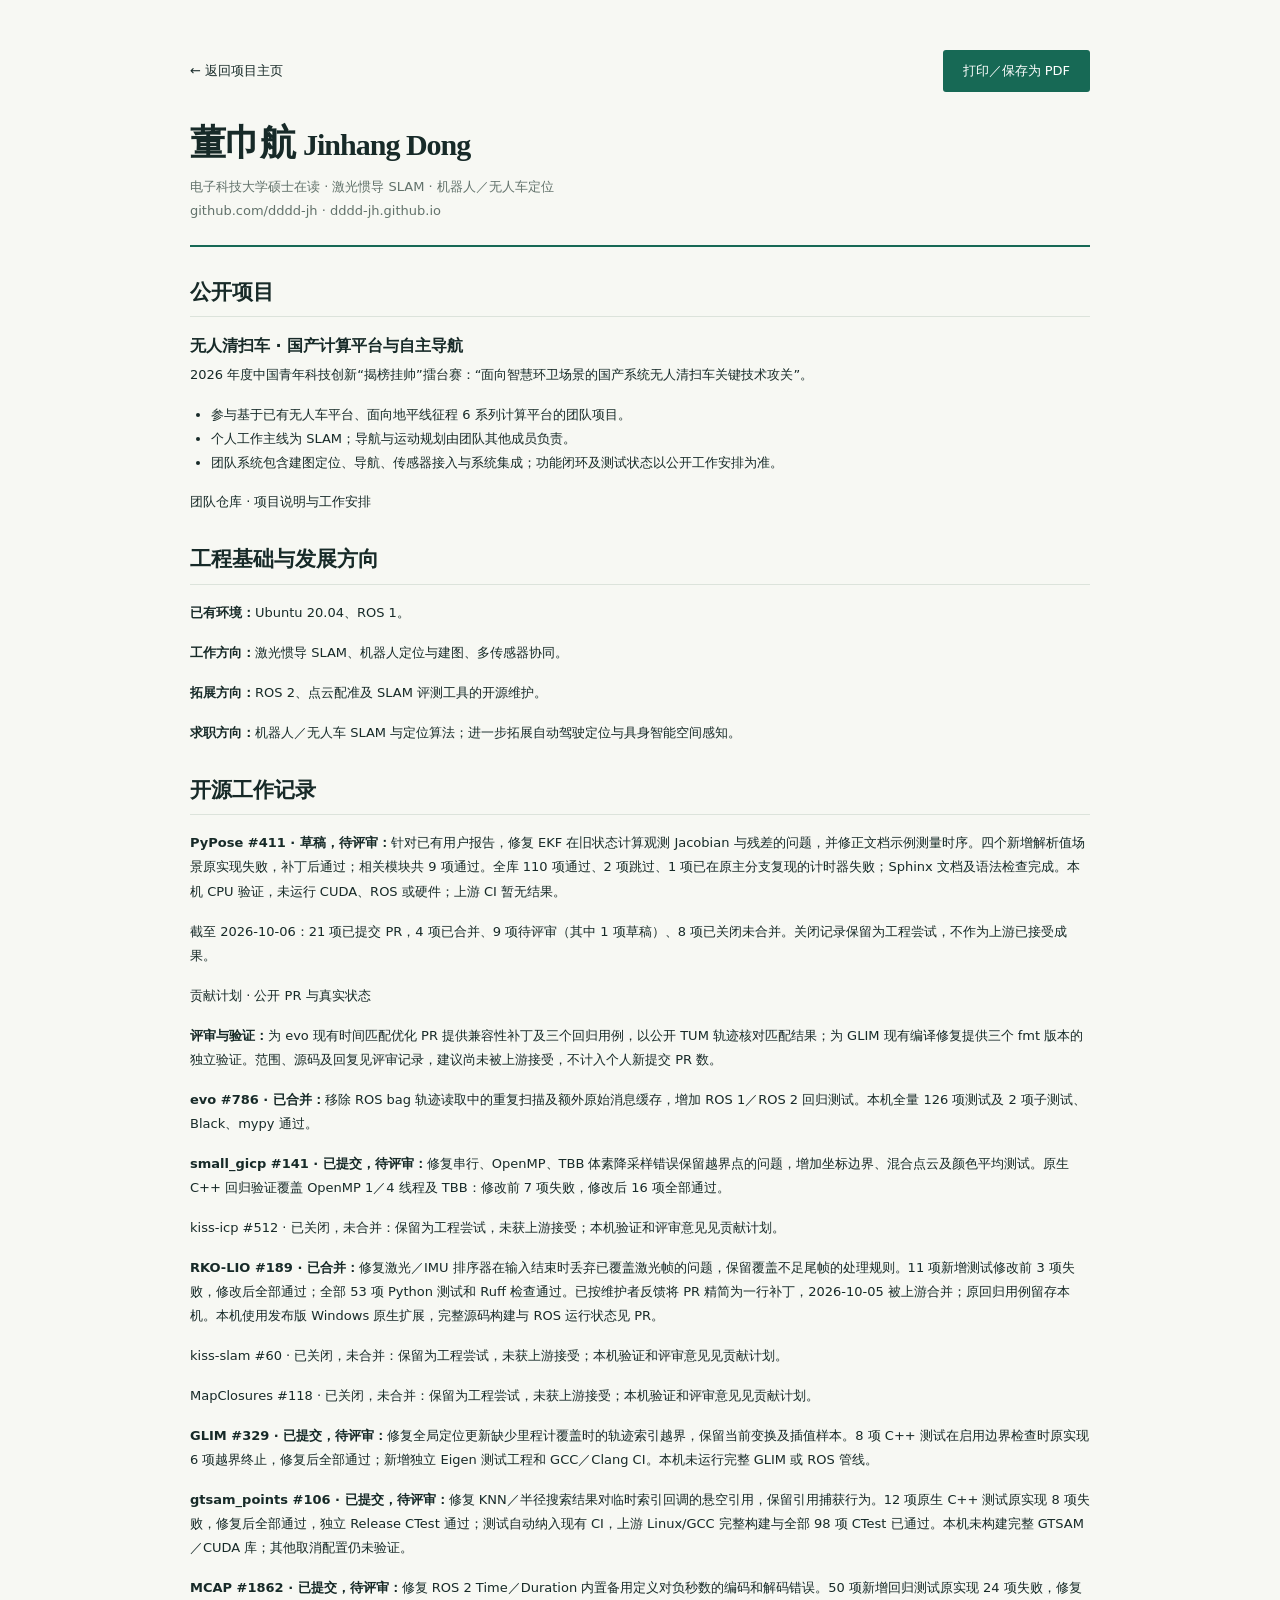
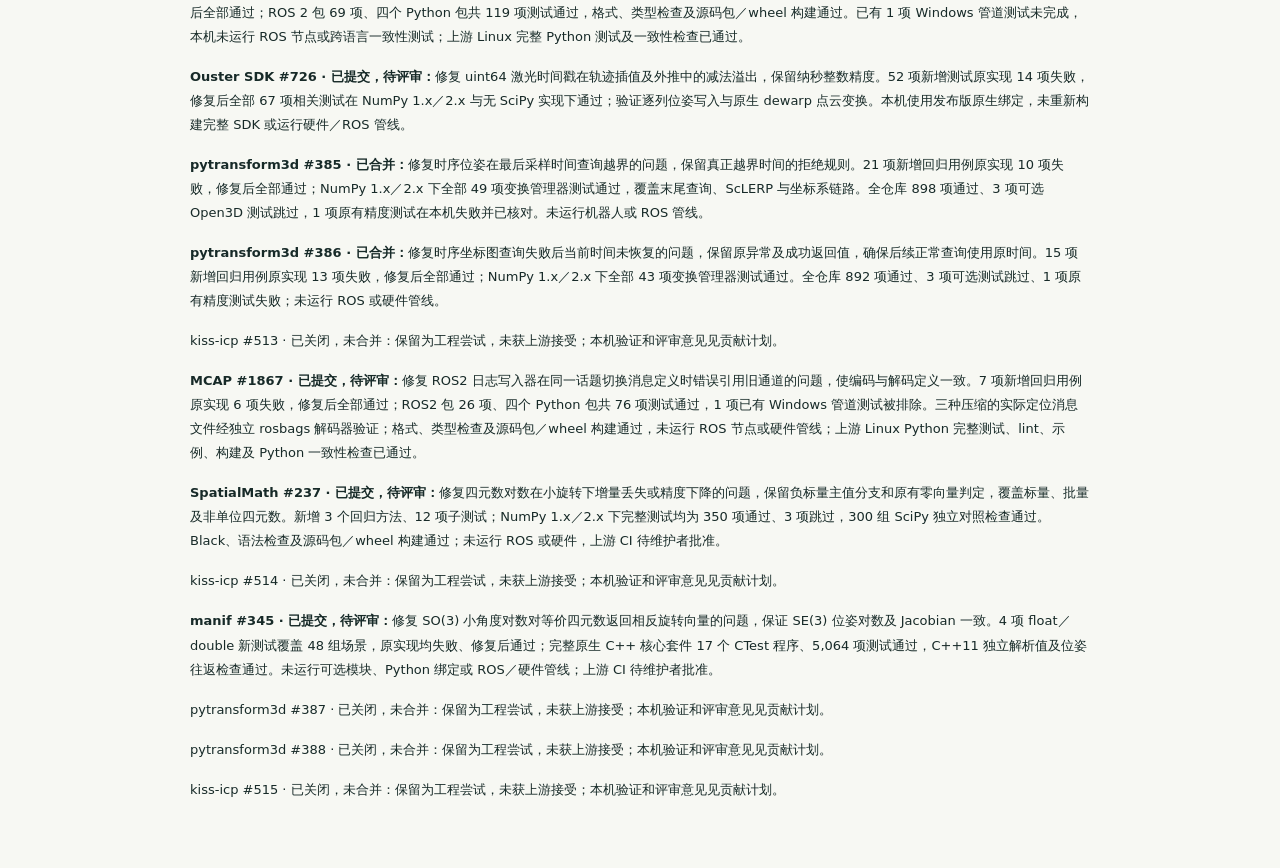
==== commit ee507262: "Add PyPose EKF draft and update contribution states" ====
--- a/resume.html
+++ b/resume.html
@@ -4,5 +4,5 @@
 <header class="resume-head"><h1>董巾航 <small>Jinhang Dong</small></h1><p>电子科技大学硕士在读 · 激光惯导 SLAM · 机器人／无人车定位</p><p><a href="https://github.com/dddd-jh">github.com/dddd-jh</a> · <a href="https://dddd-jh.github.io/">dddd-jh.github.io</a></p></header>
 <section><h2>公开项目</h2><article><h3>无人清扫车 · 国产计算平台与自主导航</h3><p>2026 年度中国青年科技创新“揭榜挂帅”擂台赛：“面向智慧环卫场景的国产系统无人清扫车关键技术攻关”。</p><ul><li>参与基于已有无人车平台、面向地平线征程 6 系列计算平台的团队项目。</li><li>个人工作主线为 SLAM；导航与运动规划由团队其他成员负责。</li><li>团队系统包含建图定位、导航、传感器接入与系统集成；功能闭环及测试状态以公开工作安排为准。</li></ul><p><a href="https://github.com/Doribelove/autolabor-robot-nav/tree/robot_j6m_ws">团队仓库</a> · <a href="https://github.com/Doribelove/autolabor-robot-nav/blob/robot_j6m_ws/horizon_challenge.md">项目说明与工作安排</a></p></article></section>
 <section><h2>工程基础与发展方向</h2><p><strong>已有环境：</strong>Ubuntu 20.04、ROS 1。</p><p><strong>工作方向：</strong>激光惯导 SLAM、机器人定位与建图、多传感器协同。</p><p><strong>拓展方向：</strong>ROS 2、点云配准及 SLAM 评测工具的开源维护。</p><p><strong>求职方向：</strong>机器人／无人车 SLAM 与定位算法；进一步拓展自动驾驶定位与具身智能空间感知。</p></section>
-<section><h2>开源工作记录</h2><p>截至 2026-10-06：20 项已提交 PR，4 项已合并、8 项待评审、8 项已关闭未合并。关闭记录保留为工程尝试，不作为上游已接受成果。</p><p><a href="https://github.com/dddd-jh/dddd-jh/blob/main/docs/CONTRIBUTION_PLAN.md">贡献计划</a> · <a href="https://github.com/pulls?q=is%3Apr+author%3Adddd-jh">公开 PR 与真实状态</a></p><p><strong>评审与验证：</strong>为 evo 现有时间匹配优化 PR 提供兼容性补丁及三个回归用例，以公开 TUM 轨迹核对匹配结果；为 GLIM 现有编译修复提供三个 fmt 版本的独立验证。范围、源码及回复见<a href="https://github.com/dddd-jh/dddd-jh/blob/main/docs/VALIDATION_REVIEWS.md">评审记录</a>，建议尚未被上游接受，不计入个人新提交 PR 数。</p><p><strong><a href="https://github.com/MichaelGrupp/evo/pull/786">evo #786 · 已合并</a>：</strong>移除 ROS bag 轨迹读取中的重复扫描及额外原始消息缓存，增加 ROS 1／ROS 2 回归测试。本机全量 126 项测试及 2 项子测试、Black、mypy 通过。</p><p><strong><a href="https://github.com/koide3/small_gicp/pull/141">small_gicp #141 · 已提交，待评审</a>：</strong>修复串行、OpenMP、TBB 体素降采样错误保留越界点的问题，增加坐标边界、混合点云及颜色平均测试。原生 C++ 回归验证覆盖 OpenMP 1／4 线程及 TBB：修改前 7 项失败，修改后 16 项全部通过。</p><p><a href="https://github.com/PRBonn/kiss-icp/pull/512">kiss-icp #512 · 已关闭，未合并</a>：保留为工程尝试，未获上游接受；本机验证和评审意见见贡献计划。</p><p><strong><a href="https://github.com/PRBonn/rko_lio/pull/189">RKO-LIO #189 · 已合并</a>：</strong>修复激光／IMU 排序器在输入结束时丢弃已覆盖激光帧的问题，保留覆盖不足尾帧的处理规则。11 项新增测试修改前 3 项失败，修改后全部通过；全部 53 项 Python 测试和 Ruff 检查通过。已按维护者反馈将 PR 精简为一行补丁，2026-10-05 被上游合并；原回归用例留存本机。本机使用发布版 Windows 原生扩展，完整源码构建与 ROS 运行状态见 PR。</p><p><a href="https://github.com/PRBonn/kiss-slam/pull/60">kiss-slam #60 · 已关闭，未合并</a>：保留为工程尝试，未获上游接受；本机验证和评审意见见贡献计划。</p><p><a href="https://github.com/PRBonn/MapClosures/pull/118">MapClosures #118 · 已关闭，未合并</a>：保留为工程尝试，未获上游接受；本机验证和评审意见见贡献计划。</p><p><strong><a href="https://github.com/koide3/glim/pull/329">GLIM #329 · 已提交，待评审</a>：</strong>修复全局定位更新缺少里程计覆盖时的轨迹索引越界，保留当前变换及插值样本。8 项 C++ 测试在启用边界检查时原实现 6 项越界终止，修复后全部通过；新增独立 Eigen 测试工程和 GCC／Clang CI。本机未运行完整 GLIM 或 ROS 管线。</p><p><strong><a href="https://github.com/koide3/gtsam_points/pull/106">gtsam_points #106 · 已提交，待评审</a>：</strong>修复 KNN／半径搜索结果对临时索引回调的悬空引用，保留引用捕获行为。12 项原生 C++ 测试原实现 8 项失败，修复后全部通过，独立 Release CTest 通过；测试自动纳入现有 CI，上游 Linux/GCC 完整构建与全部 98 项 CTest 已通过。本机未构建完整 GTSAM／CUDA 库；其他取消配置仍未验证。</p><p><strong><a href="https://github.com/foxglove/mcap/pull/1862">MCAP #1862 · 已提交，待评审</a>：</strong>修复 ROS 2 Time／Duration 内置备用定义对负秒数的编码和解码错误。50 项新增回归测试原实现 24 项失败，修复后全部通过；ROS 2 包 69 项、四个 Python 包共 119 项测试通过，格式、类型检查及源码包／wheel 构建通过。已有 1 项 Windows 管道测试未完成，本机未运行 ROS 节点或跨语言一致性测试；上游 Linux 完整 Python 测试及一致性检查已通过。</p><p><strong><a href="https://github.com/ouster-lidar/ouster-sdk/pull/726">Ouster SDK #726 · 已提交，待评审</a>：</strong>修复 uint64 激光时间戳在轨迹插值及外推中的减法溢出，保留纳秒整数精度。52 项新增测试原实现 14 项失败，修复后全部 67 项相关测试在 NumPy 1.x／2.x 与无 SciPy 实现下通过；验证逐列位姿写入与原生 dewarp 点云变换。本机使用发布版原生绑定，未重新构建完整 SDK 或运行硬件／ROS 管线。</p><p><strong><a href="https://github.com/dfki-ric/pytransform3d/pull/385">pytransform3d #385 · 已合并</a>：</strong>修复时序位姿在最后采样时间查询越界的问题，保留真正越界时间的拒绝规则。21 项新增回归用例原实现 10 项失败，修复后全部通过；NumPy 1.x／2.x 下全部 49 项变换管理器测试通过，覆盖末尾查询、ScLERP 与坐标系链路。全仓库 898 项通过、3 项可选 Open3D 测试跳过，1 项原有精度测试在本机失败并已核对。未运行机器人或 ROS 管线。</p><p><strong><a href="https://github.com/dfki-ric/pytransform3d/pull/386">pytransform3d #386 · 已合并</a>：</strong>修复时序坐标图查询失败后当前时间未恢复的问题，保留原异常及成功返回值，确保后续正常查询使用原时间。15 项新增回归用例原实现 13 项失败，修复后全部通过；NumPy 1.x／2.x 下全部 43 项变换管理器测试通过。全仓库 892 项通过、3 项可选测试跳过、1 项原有精度测试失败；未运行 ROS 或硬件管线。</p><p><a href="https://github.com/PRBonn/kiss-icp/pull/513">kiss-icp #513 · 已关闭，未合并</a>：保留为工程尝试，未获上游接受；本机验证和评审意见见贡献计划。</p><p><strong><a href="https://github.com/foxglove/mcap/pull/1867">MCAP #1867 · 已提交，待评审</a>：</strong>修复 ROS2 日志写入器在同一话题切换消息定义时错误引用旧通道的问题，使编码与解码定义一致。7 项新增回归用例原实现 6 项失败，修复后全部通过；ROS2 包 26 项、四个 Python 包共 76 项测试通过，1 项已有 Windows 管道测试被排除。三种压缩的实际定位消息文件经独立 rosbags 解码器验证；格式、类型检查及源码包／wheel 构建通过，未运行 ROS 节点或硬件管线；上游 Linux Python 完整测试、lint、示例、构建及 Python 一致性检查已通过。</p><p><strong><a href="https://github.com/rai-opensource/spatialmath-python/pull/237">SpatialMath #237 · 已提交，待评审</a>：</strong>修复四元数对数在小旋转下增量丢失或精度下降的问题，保留负标量主值分支和原有零向量判定，覆盖标量、批量及非单位四元数。新增 3 个回归方法、12 项子测试；NumPy 1.x／2.x 下完整测试均为 350 项通过、3 项跳过，300 组 SciPy 独立对照检查通过。Black、语法检查及源码包／wheel 构建通过；未运行 ROS 或硬件，上游 CI 待维护者批准。</p><p><a href="https://github.com/PRBonn/kiss-icp/pull/514">kiss-icp #514 · 已关闭，未合并</a>：保留为工程尝试，未获上游接受；本机验证和评审意见见贡献计划。</p><p><strong><a href="https://github.com/artivis/manif/pull/345">manif #345 · 已提交，待评审</a>：</strong>修复 SO(3) 小角度对数对等价四元数返回相反旋转向量的问题，保证 SE(3) 位姿对数及 Jacobian 一致。4 项 float／double 新测试覆盖 48 组场景，原实现均失败、修复后通过；完整原生 C++ 核心套件 17 个 CTest 程序、5,064 项测试通过，C++11 独立解析值及位姿往返检查通过。未运行可选模块、Python 绑定或 ROS／硬件管线；上游 CI 待维护者批准。</p><p><a href="https://github.com/dfki-ric/pytransform3d/pull/387">pytransform3d #387 · 已关闭，未合并</a>：保留为工程尝试，未获上游接受；本机验证和评审意见见贡献计划。</p><p><a href="https://github.com/dfki-ric/pytransform3d/pull/388">pytransform3d #388 · 已关闭，未合并</a>：保留为工程尝试，未获上游接受；本机验证和评审意见见贡献计划。</p><p><a href="https://github.com/PRBonn/kiss-icp/pull/515">kiss-icp #515 · 已关闭，未合并</a>：保留为工程尝试，未获上游接受；本机验证和评审意见见贡献计划。</p></section>
+<section><h2>开源工作记录</h2><p><strong><a href="https://github.com/pypose/pypose/pull/411">PyPose #411 · 草稿，待评审</a>：</strong>针对已有用户报告，修复 EKF 在旧状态计算观测 Jacobian 与残差的问题，并修正文档示例测量时序。四个新增解析值场景原实现失败，补丁后通过；相关模块共 9 项通过。全库 110 项通过、2 项跳过、1 项已在原主分支复现的计时器失败；Sphinx 文档及语法检查完成。本机 CPU 验证，未运行 CUDA、ROS 或硬件；上游 CI 暂无结果。</p><p>截至 2026-10-06：21 项已提交 PR，4 项已合并、9 项待评审（其中 1 项草稿）、8 项已关闭未合并。关闭记录保留为工程尝试，不作为上游已接受成果。</p><p><a href="https://github.com/dddd-jh/dddd-jh/blob/main/docs/CONTRIBUTION_PLAN.md">贡献计划</a> · <a href="https://github.com/pulls?q=is%3Apr+author%3Adddd-jh">公开 PR 与真实状态</a></p><p><strong>评审与验证：</strong>为 evo 现有时间匹配优化 PR 提供兼容性补丁及三个回归用例，以公开 TUM 轨迹核对匹配结果；为 GLIM 现有编译修复提供三个 fmt 版本的独立验证。范围、源码及回复见<a href="https://github.com/dddd-jh/dddd-jh/blob/main/docs/VALIDATION_REVIEWS.md">评审记录</a>，建议尚未被上游接受，不计入个人新提交 PR 数。</p><p><strong><a href="https://github.com/MichaelGrupp/evo/pull/786">evo #786 · 已合并</a>：</strong>移除 ROS bag 轨迹读取中的重复扫描及额外原始消息缓存，增加 ROS 1／ROS 2 回归测试。本机全量 126 项测试及 2 项子测试、Black、mypy 通过。</p><p><strong><a href="https://github.com/koide3/small_gicp/pull/141">small_gicp #141 · 已提交，待评审</a>：</strong>修复串行、OpenMP、TBB 体素降采样错误保留越界点的问题，增加坐标边界、混合点云及颜色平均测试。原生 C++ 回归验证覆盖 OpenMP 1／4 线程及 TBB：修改前 7 项失败，修改后 16 项全部通过。</p><p><a href="https://github.com/PRBonn/kiss-icp/pull/512">kiss-icp #512 · 已关闭，未合并</a>：保留为工程尝试，未获上游接受；本机验证和评审意见见贡献计划。</p><p><strong><a href="https://github.com/PRBonn/rko_lio/pull/189">RKO-LIO #189 · 已合并</a>：</strong>修复激光／IMU 排序器在输入结束时丢弃已覆盖激光帧的问题，保留覆盖不足尾帧的处理规则。11 项新增测试修改前 3 项失败，修改后全部通过；全部 53 项 Python 测试和 Ruff 检查通过。已按维护者反馈将 PR 精简为一行补丁，2026-10-05 被上游合并；原回归用例留存本机。本机使用发布版 Windows 原生扩展，完整源码构建与 ROS 运行状态见 PR。</p><p><a href="https://github.com/PRBonn/kiss-slam/pull/60">kiss-slam #60 · 已关闭，未合并</a>：保留为工程尝试，未获上游接受；本机验证和评审意见见贡献计划。</p><p><a href="https://github.com/PRBonn/MapClosures/pull/118">MapClosures #118 · 已关闭，未合并</a>：保留为工程尝试，未获上游接受；本机验证和评审意见见贡献计划。</p><p><strong><a href="https://github.com/koide3/glim/pull/329">GLIM #329 · 已提交，待评审</a>：</strong>修复全局定位更新缺少里程计覆盖时的轨迹索引越界，保留当前变换及插值样本。8 项 C++ 测试在启用边界检查时原实现 6 项越界终止，修复后全部通过；新增独立 Eigen 测试工程和 GCC／Clang CI。本机未运行完整 GLIM 或 ROS 管线。</p><p><strong><a href="https://github.com/koide3/gtsam_points/pull/106">gtsam_points #106 · 已提交，待评审</a>：</strong>修复 KNN／半径搜索结果对临时索引回调的悬空引用，保留引用捕获行为。12 项原生 C++ 测试原实现 8 项失败，修复后全部通过，独立 Release CTest 通过；测试自动纳入现有 CI，上游 Linux/GCC 完整构建与全部 98 项 CTest 已通过。本机未构建完整 GTSAM／CUDA 库；其他取消配置仍未验证。</p><p><strong><a href="https://github.com/foxglove/mcap/pull/1862">MCAP #1862 · 已提交，待评审</a>：</strong>修复 ROS 2 Time／Duration 内置备用定义对负秒数的编码和解码错误。50 项新增回归测试原实现 24 项失败，修复后全部通过；ROS 2 包 69 项、四个 Python 包共 119 项测试通过，格式、类型检查及源码包／wheel 构建通过。已有 1 项 Windows 管道测试未完成，本机未运行 ROS 节点或跨语言一致性测试；上游 Linux 完整 Python 测试及一致性检查已通过。</p><p><strong><a href="https://github.com/ouster-lidar/ouster-sdk/pull/726">Ouster SDK #726 · 已提交，待评审</a>：</strong>修复 uint64 激光时间戳在轨迹插值及外推中的减法溢出，保留纳秒整数精度。52 项新增测试原实现 14 项失败，修复后全部 67 项相关测试在 NumPy 1.x／2.x 与无 SciPy 实现下通过；验证逐列位姿写入与原生 dewarp 点云变换。本机使用发布版原生绑定，未重新构建完整 SDK 或运行硬件／ROS 管线。</p><p><strong><a href="https://github.com/dfki-ric/pytransform3d/pull/385">pytransform3d #385 · 已合并</a>：</strong>修复时序位姿在最后采样时间查询越界的问题，保留真正越界时间的拒绝规则。21 项新增回归用例原实现 10 项失败，修复后全部通过；NumPy 1.x／2.x 下全部 49 项变换管理器测试通过，覆盖末尾查询、ScLERP 与坐标系链路。全仓库 898 项通过、3 项可选 Open3D 测试跳过，1 项原有精度测试在本机失败并已核对。未运行机器人或 ROS 管线。</p><p><strong><a href="https://github.com/dfki-ric/pytransform3d/pull/386">pytransform3d #386 · 已合并</a>：</strong>修复时序坐标图查询失败后当前时间未恢复的问题，保留原异常及成功返回值，确保后续正常查询使用原时间。15 项新增回归用例原实现 13 项失败，修复后全部通过；NumPy 1.x／2.x 下全部 43 项变换管理器测试通过。全仓库 892 项通过、3 项可选测试跳过、1 项原有精度测试失败；未运行 ROS 或硬件管线。</p><p><a href="https://github.com/PRBonn/kiss-icp/pull/513">kiss-icp #513 · 已关闭，未合并</a>：保留为工程尝试，未获上游接受；本机验证和评审意见见贡献计划。</p><p><strong><a href="https://github.com/foxglove/mcap/pull/1867">MCAP #1867 · 已提交，待评审</a>：</strong>修复 ROS2 日志写入器在同一话题切换消息定义时错误引用旧通道的问题，使编码与解码定义一致。7 项新增回归用例原实现 6 项失败，修复后全部通过；ROS2 包 26 项、四个 Python 包共 76 项测试通过，1 项已有 Windows 管道测试被排除。三种压缩的实际定位消息文件经独立 rosbags 解码器验证；格式、类型检查及源码包／wheel 构建通过，未运行 ROS 节点或硬件管线；上游 Linux Python 完整测试、lint、示例、构建及 Python 一致性检查已通过。</p><p><strong><a href="https://github.com/rai-opensource/spatialmath-python/pull/237">SpatialMath #237 · 已提交，待评审</a>：</strong>修复四元数对数在小旋转下增量丢失或精度下降的问题，保留负标量主值分支和原有零向量判定，覆盖标量、批量及非单位四元数。新增 3 个回归方法、12 项子测试；NumPy 1.x／2.x 下完整测试均为 350 项通过、3 项跳过，300 组 SciPy 独立对照检查通过。Black、语法检查及源码包／wheel 构建通过；未运行 ROS 或硬件，上游 CI 待维护者批准。</p><p><a href="https://github.com/PRBonn/kiss-icp/pull/514">kiss-icp #514 · 已关闭，未合并</a>：保留为工程尝试，未获上游接受；本机验证和评审意见见贡献计划。</p><p><strong><a href="https://github.com/artivis/manif/pull/345">manif #345 · 已提交，待评审</a>：</strong>修复 SO(3) 小角度对数对等价四元数返回相反旋转向量的问题，保证 SE(3) 位姿对数及 Jacobian 一致。4 项 float／double 新测试覆盖 48 组场景，原实现均失败、修复后通过；完整原生 C++ 核心套件 17 个 CTest 程序、5,064 项测试通过，C++11 独立解析值及位姿往返检查通过。未运行可选模块、Python 绑定或 ROS／硬件管线；上游 CI 待维护者批准。</p><p><a href="https://github.com/dfki-ric/pytransform3d/pull/387">pytransform3d #387 · 已关闭，未合并</a>：保留为工程尝试，未获上游接受；本机验证和评审意见见贡献计划。</p><p><a href="https://github.com/dfki-ric/pytransform3d/pull/388">pytransform3d #388 · 已关闭，未合并</a>：保留为工程尝试，未获上游接受；本机验证和评审意见见贡献计划。</p><p><a href="https://github.com/PRBonn/kiss-icp/pull/515">kiss-icp #515 · 已关闭，未合并</a>：保留为工程尝试，未获上游接受；本机验证和评审意见见贡献计划。</p></section>
 </main></body></html>
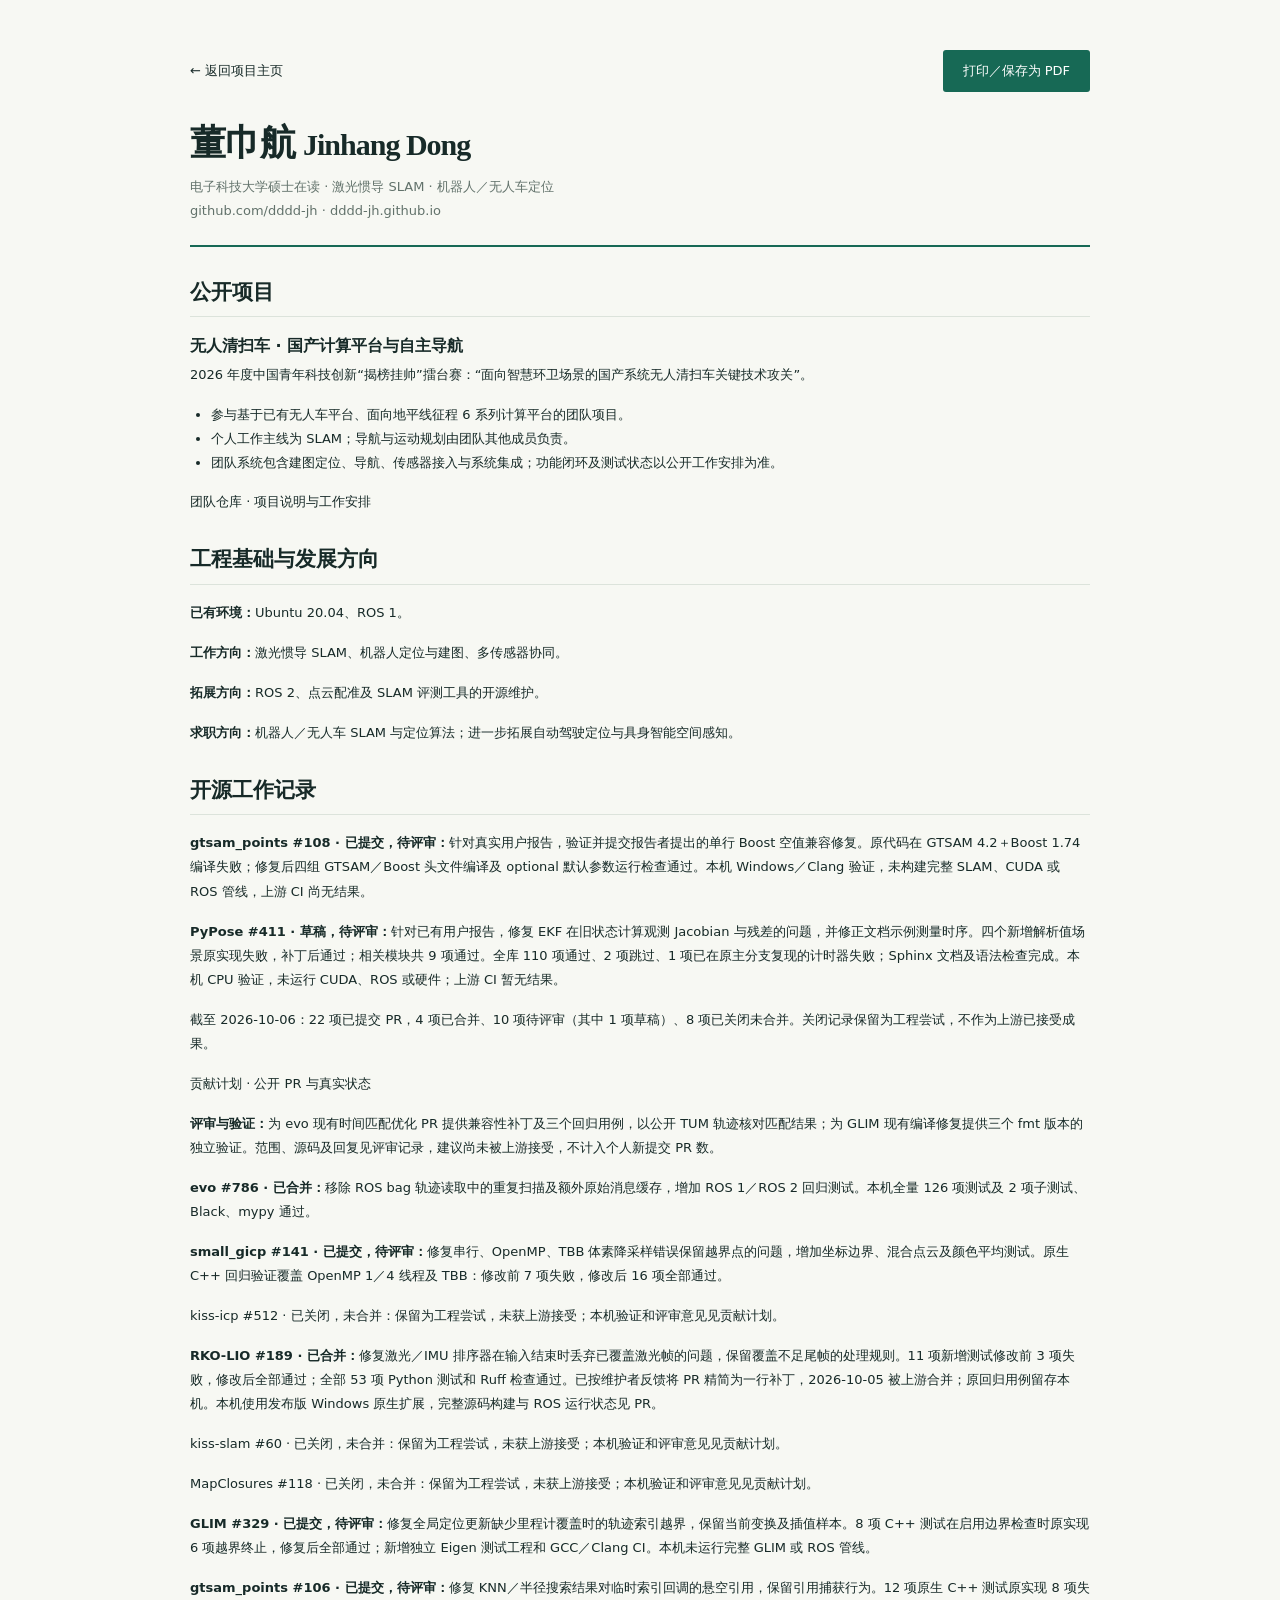
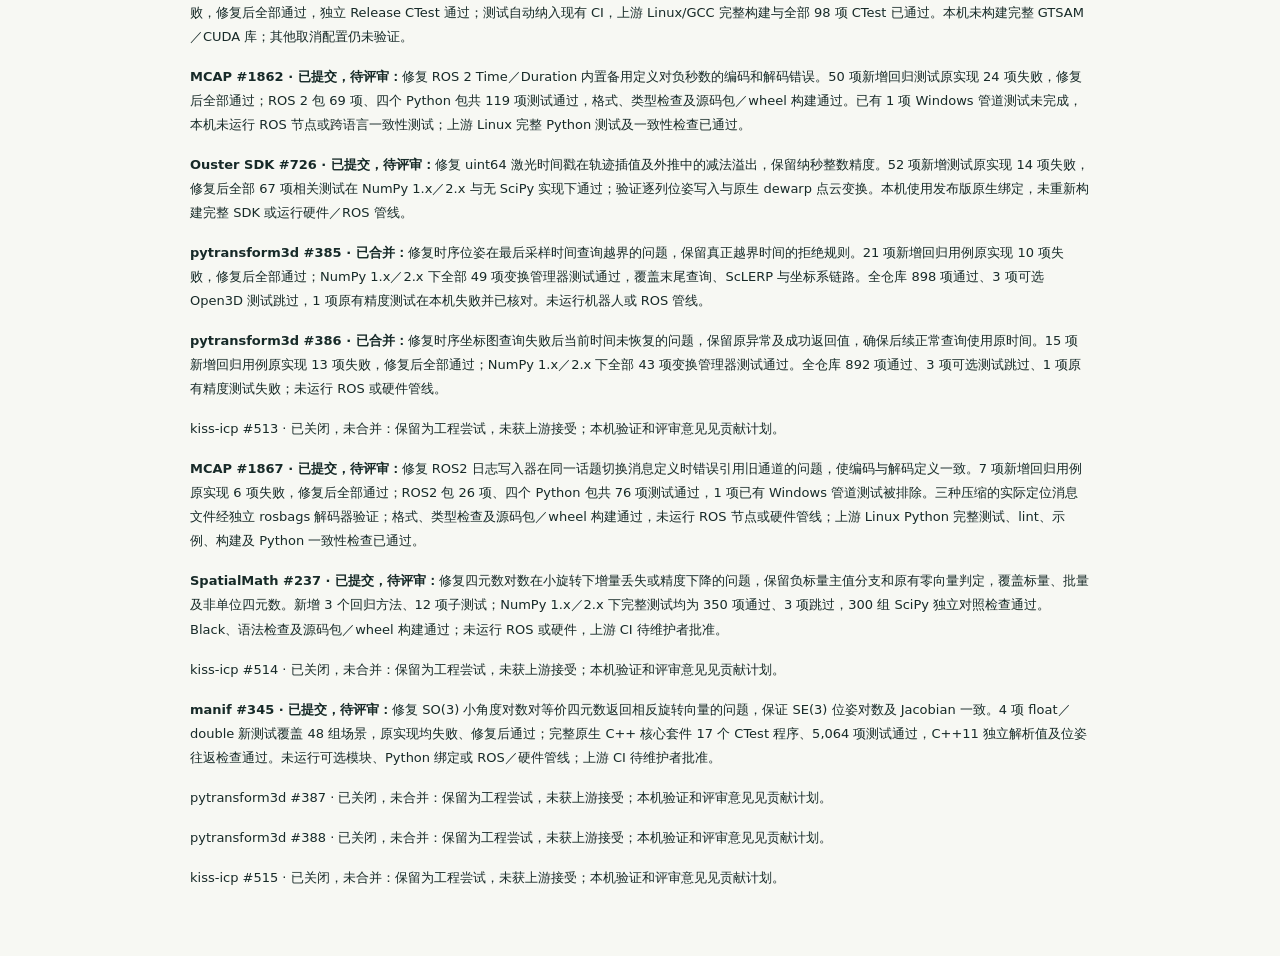
==== commit 4bd90950: "Add gtsam_points Boost compatibility contribution with pending status" ====
--- a/resume.html
+++ b/resume.html
@@ -4,5 +4,5 @@
 <header class="resume-head"><h1>董巾航 <small>Jinhang Dong</small></h1><p>电子科技大学硕士在读 · 激光惯导 SLAM · 机器人／无人车定位</p><p><a href="https://github.com/dddd-jh">github.com/dddd-jh</a> · <a href="https://dddd-jh.github.io/">dddd-jh.github.io</a></p></header>
 <section><h2>公开项目</h2><article><h3>无人清扫车 · 国产计算平台与自主导航</h3><p>2026 年度中国青年科技创新“揭榜挂帅”擂台赛：“面向智慧环卫场景的国产系统无人清扫车关键技术攻关”。</p><ul><li>参与基于已有无人车平台、面向地平线征程 6 系列计算平台的团队项目。</li><li>个人工作主线为 SLAM；导航与运动规划由团队其他成员负责。</li><li>团队系统包含建图定位、导航、传感器接入与系统集成；功能闭环及测试状态以公开工作安排为准。</li></ul><p><a href="https://github.com/Doribelove/autolabor-robot-nav/tree/robot_j6m_ws">团队仓库</a> · <a href="https://github.com/Doribelove/autolabor-robot-nav/blob/robot_j6m_ws/horizon_challenge.md">项目说明与工作安排</a></p></article></section>
 <section><h2>工程基础与发展方向</h2><p><strong>已有环境：</strong>Ubuntu 20.04、ROS 1。</p><p><strong>工作方向：</strong>激光惯导 SLAM、机器人定位与建图、多传感器协同。</p><p><strong>拓展方向：</strong>ROS 2、点云配准及 SLAM 评测工具的开源维护。</p><p><strong>求职方向：</strong>机器人／无人车 SLAM 与定位算法；进一步拓展自动驾驶定位与具身智能空间感知。</p></section>
-<section><h2>开源工作记录</h2><p><strong><a href="https://github.com/pypose/pypose/pull/411">PyPose #411 · 草稿，待评审</a>：</strong>针对已有用户报告，修复 EKF 在旧状态计算观测 Jacobian 与残差的问题，并修正文档示例测量时序。四个新增解析值场景原实现失败，补丁后通过；相关模块共 9 项通过。全库 110 项通过、2 项跳过、1 项已在原主分支复现的计时器失败；Sphinx 文档及语法检查完成。本机 CPU 验证，未运行 CUDA、ROS 或硬件；上游 CI 暂无结果。</p><p>截至 2026-10-06：21 项已提交 PR，4 项已合并、9 项待评审（其中 1 项草稿）、8 项已关闭未合并。关闭记录保留为工程尝试，不作为上游已接受成果。</p><p><a href="https://github.com/dddd-jh/dddd-jh/blob/main/docs/CONTRIBUTION_PLAN.md">贡献计划</a> · <a href="https://github.com/pulls?q=is%3Apr+author%3Adddd-jh">公开 PR 与真实状态</a></p><p><strong>评审与验证：</strong>为 evo 现有时间匹配优化 PR 提供兼容性补丁及三个回归用例，以公开 TUM 轨迹核对匹配结果；为 GLIM 现有编译修复提供三个 fmt 版本的独立验证。范围、源码及回复见<a href="https://github.com/dddd-jh/dddd-jh/blob/main/docs/VALIDATION_REVIEWS.md">评审记录</a>，建议尚未被上游接受，不计入个人新提交 PR 数。</p><p><strong><a href="https://github.com/MichaelGrupp/evo/pull/786">evo #786 · 已合并</a>：</strong>移除 ROS bag 轨迹读取中的重复扫描及额外原始消息缓存，增加 ROS 1／ROS 2 回归测试。本机全量 126 项测试及 2 项子测试、Black、mypy 通过。</p><p><strong><a href="https://github.com/koide3/small_gicp/pull/141">small_gicp #141 · 已提交，待评审</a>：</strong>修复串行、OpenMP、TBB 体素降采样错误保留越界点的问题，增加坐标边界、混合点云及颜色平均测试。原生 C++ 回归验证覆盖 OpenMP 1／4 线程及 TBB：修改前 7 项失败，修改后 16 项全部通过。</p><p><a href="https://github.com/PRBonn/kiss-icp/pull/512">kiss-icp #512 · 已关闭，未合并</a>：保留为工程尝试，未获上游接受；本机验证和评审意见见贡献计划。</p><p><strong><a href="https://github.com/PRBonn/rko_lio/pull/189">RKO-LIO #189 · 已合并</a>：</strong>修复激光／IMU 排序器在输入结束时丢弃已覆盖激光帧的问题，保留覆盖不足尾帧的处理规则。11 项新增测试修改前 3 项失败，修改后全部通过；全部 53 项 Python 测试和 Ruff 检查通过。已按维护者反馈将 PR 精简为一行补丁，2026-10-05 被上游合并；原回归用例留存本机。本机使用发布版 Windows 原生扩展，完整源码构建与 ROS 运行状态见 PR。</p><p><a href="https://github.com/PRBonn/kiss-slam/pull/60">kiss-slam #60 · 已关闭，未合并</a>：保留为工程尝试，未获上游接受；本机验证和评审意见见贡献计划。</p><p><a href="https://github.com/PRBonn/MapClosures/pull/118">MapClosures #118 · 已关闭，未合并</a>：保留为工程尝试，未获上游接受；本机验证和评审意见见贡献计划。</p><p><strong><a href="https://github.com/koide3/glim/pull/329">GLIM #329 · 已提交，待评审</a>：</strong>修复全局定位更新缺少里程计覆盖时的轨迹索引越界，保留当前变换及插值样本。8 项 C++ 测试在启用边界检查时原实现 6 项越界终止，修复后全部通过；新增独立 Eigen 测试工程和 GCC／Clang CI。本机未运行完整 GLIM 或 ROS 管线。</p><p><strong><a href="https://github.com/koide3/gtsam_points/pull/106">gtsam_points #106 · 已提交，待评审</a>：</strong>修复 KNN／半径搜索结果对临时索引回调的悬空引用，保留引用捕获行为。12 项原生 C++ 测试原实现 8 项失败，修复后全部通过，独立 Release CTest 通过；测试自动纳入现有 CI，上游 Linux/GCC 完整构建与全部 98 项 CTest 已通过。本机未构建完整 GTSAM／CUDA 库；其他取消配置仍未验证。</p><p><strong><a href="https://github.com/foxglove/mcap/pull/1862">MCAP #1862 · 已提交，待评审</a>：</strong>修复 ROS 2 Time／Duration 内置备用定义对负秒数的编码和解码错误。50 项新增回归测试原实现 24 项失败，修复后全部通过；ROS 2 包 69 项、四个 Python 包共 119 项测试通过，格式、类型检查及源码包／wheel 构建通过。已有 1 项 Windows 管道测试未完成，本机未运行 ROS 节点或跨语言一致性测试；上游 Linux 完整 Python 测试及一致性检查已通过。</p><p><strong><a href="https://github.com/ouster-lidar/ouster-sdk/pull/726">Ouster SDK #726 · 已提交，待评审</a>：</strong>修复 uint64 激光时间戳在轨迹插值及外推中的减法溢出，保留纳秒整数精度。52 项新增测试原实现 14 项失败，修复后全部 67 项相关测试在 NumPy 1.x／2.x 与无 SciPy 实现下通过；验证逐列位姿写入与原生 dewarp 点云变换。本机使用发布版原生绑定，未重新构建完整 SDK 或运行硬件／ROS 管线。</p><p><strong><a href="https://github.com/dfki-ric/pytransform3d/pull/385">pytransform3d #385 · 已合并</a>：</strong>修复时序位姿在最后采样时间查询越界的问题，保留真正越界时间的拒绝规则。21 项新增回归用例原实现 10 项失败，修复后全部通过；NumPy 1.x／2.x 下全部 49 项变换管理器测试通过，覆盖末尾查询、ScLERP 与坐标系链路。全仓库 898 项通过、3 项可选 Open3D 测试跳过，1 项原有精度测试在本机失败并已核对。未运行机器人或 ROS 管线。</p><p><strong><a href="https://github.com/dfki-ric/pytransform3d/pull/386">pytransform3d #386 · 已合并</a>：</strong>修复时序坐标图查询失败后当前时间未恢复的问题，保留原异常及成功返回值，确保后续正常查询使用原时间。15 项新增回归用例原实现 13 项失败，修复后全部通过；NumPy 1.x／2.x 下全部 43 项变换管理器测试通过。全仓库 892 项通过、3 项可选测试跳过、1 项原有精度测试失败；未运行 ROS 或硬件管线。</p><p><a href="https://github.com/PRBonn/kiss-icp/pull/513">kiss-icp #513 · 已关闭，未合并</a>：保留为工程尝试，未获上游接受；本机验证和评审意见见贡献计划。</p><p><strong><a href="https://github.com/foxglove/mcap/pull/1867">MCAP #1867 · 已提交，待评审</a>：</strong>修复 ROS2 日志写入器在同一话题切换消息定义时错误引用旧通道的问题，使编码与解码定义一致。7 项新增回归用例原实现 6 项失败，修复后全部通过；ROS2 包 26 项、四个 Python 包共 76 项测试通过，1 项已有 Windows 管道测试被排除。三种压缩的实际定位消息文件经独立 rosbags 解码器验证；格式、类型检查及源码包／wheel 构建通过，未运行 ROS 节点或硬件管线；上游 Linux Python 完整测试、lint、示例、构建及 Python 一致性检查已通过。</p><p><strong><a href="https://github.com/rai-opensource/spatialmath-python/pull/237">SpatialMath #237 · 已提交，待评审</a>：</strong>修复四元数对数在小旋转下增量丢失或精度下降的问题，保留负标量主值分支和原有零向量判定，覆盖标量、批量及非单位四元数。新增 3 个回归方法、12 项子测试；NumPy 1.x／2.x 下完整测试均为 350 项通过、3 项跳过，300 组 SciPy 独立对照检查通过。Black、语法检查及源码包／wheel 构建通过；未运行 ROS 或硬件，上游 CI 待维护者批准。</p><p><a href="https://github.com/PRBonn/kiss-icp/pull/514">kiss-icp #514 · 已关闭，未合并</a>：保留为工程尝试，未获上游接受；本机验证和评审意见见贡献计划。</p><p><strong><a href="https://github.com/artivis/manif/pull/345">manif #345 · 已提交，待评审</a>：</strong>修复 SO(3) 小角度对数对等价四元数返回相反旋转向量的问题，保证 SE(3) 位姿对数及 Jacobian 一致。4 项 float／double 新测试覆盖 48 组场景，原实现均失败、修复后通过；完整原生 C++ 核心套件 17 个 CTest 程序、5,064 项测试通过，C++11 独立解析值及位姿往返检查通过。未运行可选模块、Python 绑定或 ROS／硬件管线；上游 CI 待维护者批准。</p><p><a href="https://github.com/dfki-ric/pytransform3d/pull/387">pytransform3d #387 · 已关闭，未合并</a>：保留为工程尝试，未获上游接受；本机验证和评审意见见贡献计划。</p><p><a href="https://github.com/dfki-ric/pytransform3d/pull/388">pytransform3d #388 · 已关闭，未合并</a>：保留为工程尝试，未获上游接受；本机验证和评审意见见贡献计划。</p><p><a href="https://github.com/PRBonn/kiss-icp/pull/515">kiss-icp #515 · 已关闭，未合并</a>：保留为工程尝试，未获上游接受；本机验证和评审意见见贡献计划。</p></section>
+<section><h2>开源工作记录</h2><p><strong><a href="https://github.com/koide3/gtsam_points/pull/108">gtsam_points #108 · 已提交，待评审</a>：</strong>针对真实用户报告，验证并提交报告者提出的单行 Boost 空值兼容修复。原代码在 GTSAM 4.2＋Boost 1.74 编译失败；修复后四组 GTSAM／Boost 头文件编译及 optional 默认参数运行检查通过。本机 Windows／Clang 验证，未构建完整 SLAM、CUDA 或 ROS 管线，上游 CI 尚无结果。</p><p><strong><a href="https://github.com/pypose/pypose/pull/411">PyPose #411 · 草稿，待评审</a>：</strong>针对已有用户报告，修复 EKF 在旧状态计算观测 Jacobian 与残差的问题，并修正文档示例测量时序。四个新增解析值场景原实现失败，补丁后通过；相关模块共 9 项通过。全库 110 项通过、2 项跳过、1 项已在原主分支复现的计时器失败；Sphinx 文档及语法检查完成。本机 CPU 验证，未运行 CUDA、ROS 或硬件；上游 CI 暂无结果。</p><p>截至 2026-10-06：22 项已提交 PR，4 项已合并、10 项待评审（其中 1 项草稿）、8 项已关闭未合并。关闭记录保留为工程尝试，不作为上游已接受成果。</p><p><a href="https://github.com/dddd-jh/dddd-jh/blob/main/docs/CONTRIBUTION_PLAN.md">贡献计划</a> · <a href="https://github.com/pulls?q=is%3Apr+author%3Adddd-jh">公开 PR 与真实状态</a></p><p><strong>评审与验证：</strong>为 evo 现有时间匹配优化 PR 提供兼容性补丁及三个回归用例，以公开 TUM 轨迹核对匹配结果；为 GLIM 现有编译修复提供三个 fmt 版本的独立验证。范围、源码及回复见<a href="https://github.com/dddd-jh/dddd-jh/blob/main/docs/VALIDATION_REVIEWS.md">评审记录</a>，建议尚未被上游接受，不计入个人新提交 PR 数。</p><p><strong><a href="https://github.com/MichaelGrupp/evo/pull/786">evo #786 · 已合并</a>：</strong>移除 ROS bag 轨迹读取中的重复扫描及额外原始消息缓存，增加 ROS 1／ROS 2 回归测试。本机全量 126 项测试及 2 项子测试、Black、mypy 通过。</p><p><strong><a href="https://github.com/koide3/small_gicp/pull/141">small_gicp #141 · 已提交，待评审</a>：</strong>修复串行、OpenMP、TBB 体素降采样错误保留越界点的问题，增加坐标边界、混合点云及颜色平均测试。原生 C++ 回归验证覆盖 OpenMP 1／4 线程及 TBB：修改前 7 项失败，修改后 16 项全部通过。</p><p><a href="https://github.com/PRBonn/kiss-icp/pull/512">kiss-icp #512 · 已关闭，未合并</a>：保留为工程尝试，未获上游接受；本机验证和评审意见见贡献计划。</p><p><strong><a href="https://github.com/PRBonn/rko_lio/pull/189">RKO-LIO #189 · 已合并</a>：</strong>修复激光／IMU 排序器在输入结束时丢弃已覆盖激光帧的问题，保留覆盖不足尾帧的处理规则。11 项新增测试修改前 3 项失败，修改后全部通过；全部 53 项 Python 测试和 Ruff 检查通过。已按维护者反馈将 PR 精简为一行补丁，2026-10-05 被上游合并；原回归用例留存本机。本机使用发布版 Windows 原生扩展，完整源码构建与 ROS 运行状态见 PR。</p><p><a href="https://github.com/PRBonn/kiss-slam/pull/60">kiss-slam #60 · 已关闭，未合并</a>：保留为工程尝试，未获上游接受；本机验证和评审意见见贡献计划。</p><p><a href="https://github.com/PRBonn/MapClosures/pull/118">MapClosures #118 · 已关闭，未合并</a>：保留为工程尝试，未获上游接受；本机验证和评审意见见贡献计划。</p><p><strong><a href="https://github.com/koide3/glim/pull/329">GLIM #329 · 已提交，待评审</a>：</strong>修复全局定位更新缺少里程计覆盖时的轨迹索引越界，保留当前变换及插值样本。8 项 C++ 测试在启用边界检查时原实现 6 项越界终止，修复后全部通过；新增独立 Eigen 测试工程和 GCC／Clang CI。本机未运行完整 GLIM 或 ROS 管线。</p><p><strong><a href="https://github.com/koide3/gtsam_points/pull/106">gtsam_points #106 · 已提交，待评审</a>：</strong>修复 KNN／半径搜索结果对临时索引回调的悬空引用，保留引用捕获行为。12 项原生 C++ 测试原实现 8 项失败，修复后全部通过，独立 Release CTest 通过；测试自动纳入现有 CI，上游 Linux/GCC 完整构建与全部 98 项 CTest 已通过。本机未构建完整 GTSAM／CUDA 库；其他取消配置仍未验证。</p><p><strong><a href="https://github.com/foxglove/mcap/pull/1862">MCAP #1862 · 已提交，待评审</a>：</strong>修复 ROS 2 Time／Duration 内置备用定义对负秒数的编码和解码错误。50 项新增回归测试原实现 24 项失败，修复后全部通过；ROS 2 包 69 项、四个 Python 包共 119 项测试通过，格式、类型检查及源码包／wheel 构建通过。已有 1 项 Windows 管道测试未完成，本机未运行 ROS 节点或跨语言一致性测试；上游 Linux 完整 Python 测试及一致性检查已通过。</p><p><strong><a href="https://github.com/ouster-lidar/ouster-sdk/pull/726">Ouster SDK #726 · 已提交，待评审</a>：</strong>修复 uint64 激光时间戳在轨迹插值及外推中的减法溢出，保留纳秒整数精度。52 项新增测试原实现 14 项失败，修复后全部 67 项相关测试在 NumPy 1.x／2.x 与无 SciPy 实现下通过；验证逐列位姿写入与原生 dewarp 点云变换。本机使用发布版原生绑定，未重新构建完整 SDK 或运行硬件／ROS 管线。</p><p><strong><a href="https://github.com/dfki-ric/pytransform3d/pull/385">pytransform3d #385 · 已合并</a>：</strong>修复时序位姿在最后采样时间查询越界的问题，保留真正越界时间的拒绝规则。21 项新增回归用例原实现 10 项失败，修复后全部通过；NumPy 1.x／2.x 下全部 49 项变换管理器测试通过，覆盖末尾查询、ScLERP 与坐标系链路。全仓库 898 项通过、3 项可选 Open3D 测试跳过，1 项原有精度测试在本机失败并已核对。未运行机器人或 ROS 管线。</p><p><strong><a href="https://github.com/dfki-ric/pytransform3d/pull/386">pytransform3d #386 · 已合并</a>：</strong>修复时序坐标图查询失败后当前时间未恢复的问题，保留原异常及成功返回值，确保后续正常查询使用原时间。15 项新增回归用例原实现 13 项失败，修复后全部通过；NumPy 1.x／2.x 下全部 43 项变换管理器测试通过。全仓库 892 项通过、3 项可选测试跳过、1 项原有精度测试失败；未运行 ROS 或硬件管线。</p><p><a href="https://github.com/PRBonn/kiss-icp/pull/513">kiss-icp #513 · 已关闭，未合并</a>：保留为工程尝试，未获上游接受；本机验证和评审意见见贡献计划。</p><p><strong><a href="https://github.com/foxglove/mcap/pull/1867">MCAP #1867 · 已提交，待评审</a>：</strong>修复 ROS2 日志写入器在同一话题切换消息定义时错误引用旧通道的问题，使编码与解码定义一致。7 项新增回归用例原实现 6 项失败，修复后全部通过；ROS2 包 26 项、四个 Python 包共 76 项测试通过，1 项已有 Windows 管道测试被排除。三种压缩的实际定位消息文件经独立 rosbags 解码器验证；格式、类型检查及源码包／wheel 构建通过，未运行 ROS 节点或硬件管线；上游 Linux Python 完整测试、lint、示例、构建及 Python 一致性检查已通过。</p><p><strong><a href="https://github.com/rai-opensource/spatialmath-python/pull/237">SpatialMath #237 · 已提交，待评审</a>：</strong>修复四元数对数在小旋转下增量丢失或精度下降的问题，保留负标量主值分支和原有零向量判定，覆盖标量、批量及非单位四元数。新增 3 个回归方法、12 项子测试；NumPy 1.x／2.x 下完整测试均为 350 项通过、3 项跳过，300 组 SciPy 独立对照检查通过。Black、语法检查及源码包／wheel 构建通过；未运行 ROS 或硬件，上游 CI 待维护者批准。</p><p><a href="https://github.com/PRBonn/kiss-icp/pull/514">kiss-icp #514 · 已关闭，未合并</a>：保留为工程尝试，未获上游接受；本机验证和评审意见见贡献计划。</p><p><strong><a href="https://github.com/artivis/manif/pull/345">manif #345 · 已提交，待评审</a>：</strong>修复 SO(3) 小角度对数对等价四元数返回相反旋转向量的问题，保证 SE(3) 位姿对数及 Jacobian 一致。4 项 float／double 新测试覆盖 48 组场景，原实现均失败、修复后通过；完整原生 C++ 核心套件 17 个 CTest 程序、5,064 项测试通过，C++11 独立解析值及位姿往返检查通过。未运行可选模块、Python 绑定或 ROS／硬件管线；上游 CI 待维护者批准。</p><p><a href="https://github.com/dfki-ric/pytransform3d/pull/387">pytransform3d #387 · 已关闭，未合并</a>：保留为工程尝试，未获上游接受；本机验证和评审意见见贡献计划。</p><p><a href="https://github.com/dfki-ric/pytransform3d/pull/388">pytransform3d #388 · 已关闭，未合并</a>：保留为工程尝试，未获上游接受；本机验证和评审意见见贡献计划。</p><p><a href="https://github.com/PRBonn/kiss-icp/pull/515">kiss-icp #515 · 已关闭，未合并</a>：保留为工程尝试，未获上游接受；本机验证和评审意见见贡献计划。</p></section>
 </main></body></html>
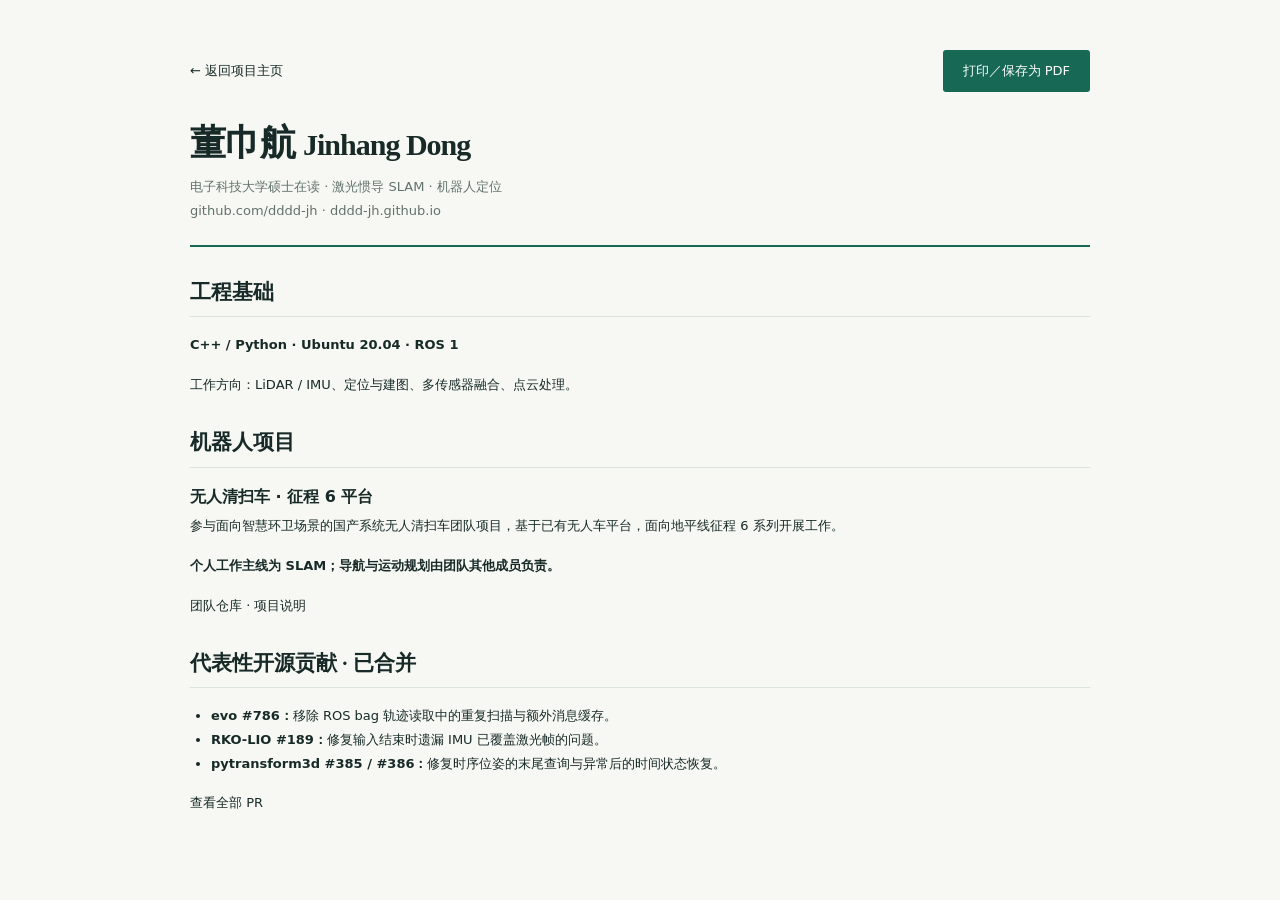
==== commit 8852be9a: "Simplify portfolio and resume with selected merged contributions" ====
--- a/resume.html
+++ b/resume.html
@@ -1,8 +1,13 @@
 <!doctype html>
-<html lang="zh-CN"><head><meta charset="utf-8"><meta name="viewport" content="width=device-width, initial-scale=1"><meta name="description" content="董巾航的机器人项目简介：激光惯导 SLAM、无人清扫车与机器人定位。"><title>项目简历 · 董巾航</title><link rel="stylesheet" href="styles.css"></head>
-<body><main class="wrap resume"><div class="resume-tools"><a href="./">← 返回项目主页</a><button class="button" onclick="window.print()">打印／保存为 PDF</button></div>
-<header class="resume-head"><h1>董巾航 <small>Jinhang Dong</small></h1><p>电子科技大学硕士在读 · 激光惯导 SLAM · 机器人／无人车定位</p><p><a href="https://github.com/dddd-jh">github.com/dddd-jh</a> · <a href="https://dddd-jh.github.io/">dddd-jh.github.io</a></p></header>
-<section><h2>公开项目</h2><article><h3>无人清扫车 · 国产计算平台与自主导航</h3><p>2026 年度中国青年科技创新“揭榜挂帅”擂台赛：“面向智慧环卫场景的国产系统无人清扫车关键技术攻关”。</p><ul><li>参与基于已有无人车平台、面向地平线征程 6 系列计算平台的团队项目。</li><li>个人工作主线为 SLAM；导航与运动规划由团队其他成员负责。</li><li>团队系统包含建图定位、导航、传感器接入与系统集成；功能闭环及测试状态以公开工作安排为准。</li></ul><p><a href="https://github.com/Doribelove/autolabor-robot-nav/tree/robot_j6m_ws">团队仓库</a> · <a href="https://github.com/Doribelove/autolabor-robot-nav/blob/robot_j6m_ws/horizon_challenge.md">项目说明与工作安排</a></p></article></section>
-<section><h2>工程基础与发展方向</h2><p><strong>已有环境：</strong>Ubuntu 20.04、ROS 1。</p><p><strong>工作方向：</strong>激光惯导 SLAM、机器人定位与建图、多传感器协同。</p><p><strong>拓展方向：</strong>ROS 2、点云配准及 SLAM 评测工具的开源维护。</p><p><strong>求职方向：</strong>机器人／无人车 SLAM 与定位算法；进一步拓展自动驾驶定位与具身智能空间感知。</p></section>
-<section><h2>开源工作记录</h2><p><strong><a href="https://github.com/koide3/gtsam_points/pull/108">gtsam_points #108 · 已提交，待评审</a>：</strong>针对真实用户报告，验证并提交报告者提出的单行 Boost 空值兼容修复。原代码在 GTSAM 4.2＋Boost 1.74 编译失败；修复后四组 GTSAM／Boost 头文件编译及 optional 默认参数运行检查通过。本机 Windows／Clang 验证，未构建完整 SLAM、CUDA 或 ROS 管线，上游 CI 尚无结果。</p><p><strong><a href="https://github.com/pypose/pypose/pull/411">PyPose #411 · 草稿，待评审</a>：</strong>针对已有用户报告，修复 EKF 在旧状态计算观测 Jacobian 与残差的问题，并修正文档示例测量时序。四个新增解析值场景原实现失败，补丁后通过；相关模块共 9 项通过。全库 110 项通过、2 项跳过、1 项已在原主分支复现的计时器失败；Sphinx 文档及语法检查完成。本机 CPU 验证，未运行 CUDA、ROS 或硬件；上游 CI 暂无结果。</p><p>截至 2026-10-06：22 项已提交 PR，4 项已合并、10 项待评审（其中 1 项草稿）、8 项已关闭未合并。关闭记录保留为工程尝试，不作为上游已接受成果。</p><p><a href="https://github.com/dddd-jh/dddd-jh/blob/main/docs/CONTRIBUTION_PLAN.md">贡献计划</a> · <a href="https://github.com/pulls?q=is%3Apr+author%3Adddd-jh">公开 PR 与真实状态</a></p><p><strong>评审与验证：</strong>为 evo 现有时间匹配优化 PR 提供兼容性补丁及三个回归用例，以公开 TUM 轨迹核对匹配结果；为 GLIM 现有编译修复提供三个 fmt 版本的独立验证。范围、源码及回复见<a href="https://github.com/dddd-jh/dddd-jh/blob/main/docs/VALIDATION_REVIEWS.md">评审记录</a>，建议尚未被上游接受，不计入个人新提交 PR 数。</p><p><strong><a href="https://github.com/MichaelGrupp/evo/pull/786">evo #786 · 已合并</a>：</strong>移除 ROS bag 轨迹读取中的重复扫描及额外原始消息缓存，增加 ROS 1／ROS 2 回归测试。本机全量 126 项测试及 2 项子测试、Black、mypy 通过。</p><p><strong><a href="https://github.com/koide3/small_gicp/pull/141">small_gicp #141 · 已提交，待评审</a>：</strong>修复串行、OpenMP、TBB 体素降采样错误保留越界点的问题，增加坐标边界、混合点云及颜色平均测试。原生 C++ 回归验证覆盖 OpenMP 1／4 线程及 TBB：修改前 7 项失败，修改后 16 项全部通过。</p><p><a href="https://github.com/PRBonn/kiss-icp/pull/512">kiss-icp #512 · 已关闭，未合并</a>：保留为工程尝试，未获上游接受；本机验证和评审意见见贡献计划。</p><p><strong><a href="https://github.com/PRBonn/rko_lio/pull/189">RKO-LIO #189 · 已合并</a>：</strong>修复激光／IMU 排序器在输入结束时丢弃已覆盖激光帧的问题，保留覆盖不足尾帧的处理规则。11 项新增测试修改前 3 项失败，修改后全部通过；全部 53 项 Python 测试和 Ruff 检查通过。已按维护者反馈将 PR 精简为一行补丁，2026-10-05 被上游合并；原回归用例留存本机。本机使用发布版 Windows 原生扩展，完整源码构建与 ROS 运行状态见 PR。</p><p><a href="https://github.com/PRBonn/kiss-slam/pull/60">kiss-slam #60 · 已关闭，未合并</a>：保留为工程尝试，未获上游接受；本机验证和评审意见见贡献计划。</p><p><a href="https://github.com/PRBonn/MapClosures/pull/118">MapClosures #118 · 已关闭，未合并</a>：保留为工程尝试，未获上游接受；本机验证和评审意见见贡献计划。</p><p><strong><a href="https://github.com/koide3/glim/pull/329">GLIM #329 · 已提交，待评审</a>：</strong>修复全局定位更新缺少里程计覆盖时的轨迹索引越界，保留当前变换及插值样本。8 项 C++ 测试在启用边界检查时原实现 6 项越界终止，修复后全部通过；新增独立 Eigen 测试工程和 GCC／Clang CI。本机未运行完整 GLIM 或 ROS 管线。</p><p><strong><a href="https://github.com/koide3/gtsam_points/pull/106">gtsam_points #106 · 已提交，待评审</a>：</strong>修复 KNN／半径搜索结果对临时索引回调的悬空引用，保留引用捕获行为。12 项原生 C++ 测试原实现 8 项失败，修复后全部通过，独立 Release CTest 通过；测试自动纳入现有 CI，上游 Linux/GCC 完整构建与全部 98 项 CTest 已通过。本机未构建完整 GTSAM／CUDA 库；其他取消配置仍未验证。</p><p><strong><a href="https://github.com/foxglove/mcap/pull/1862">MCAP #1862 · 已提交，待评审</a>：</strong>修复 ROS 2 Time／Duration 内置备用定义对负秒数的编码和解码错误。50 项新增回归测试原实现 24 项失败，修复后全部通过；ROS 2 包 69 项、四个 Python 包共 119 项测试通过，格式、类型检查及源码包／wheel 构建通过。已有 1 项 Windows 管道测试未完成，本机未运行 ROS 节点或跨语言一致性测试；上游 Linux 完整 Python 测试及一致性检查已通过。</p><p><strong><a href="https://github.com/ouster-lidar/ouster-sdk/pull/726">Ouster SDK #726 · 已提交，待评审</a>：</strong>修复 uint64 激光时间戳在轨迹插值及外推中的减法溢出，保留纳秒整数精度。52 项新增测试原实现 14 项失败，修复后全部 67 项相关测试在 NumPy 1.x／2.x 与无 SciPy 实现下通过；验证逐列位姿写入与原生 dewarp 点云变换。本机使用发布版原生绑定，未重新构建完整 SDK 或运行硬件／ROS 管线。</p><p><strong><a href="https://github.com/dfki-ric/pytransform3d/pull/385">pytransform3d #385 · 已合并</a>：</strong>修复时序位姿在最后采样时间查询越界的问题，保留真正越界时间的拒绝规则。21 项新增回归用例原实现 10 项失败，修复后全部通过；NumPy 1.x／2.x 下全部 49 项变换管理器测试通过，覆盖末尾查询、ScLERP 与坐标系链路。全仓库 898 项通过、3 项可选 Open3D 测试跳过，1 项原有精度测试在本机失败并已核对。未运行机器人或 ROS 管线。</p><p><strong><a href="https://github.com/dfki-ric/pytransform3d/pull/386">pytransform3d #386 · 已合并</a>：</strong>修复时序坐标图查询失败后当前时间未恢复的问题，保留原异常及成功返回值，确保后续正常查询使用原时间。15 项新增回归用例原实现 13 项失败，修复后全部通过；NumPy 1.x／2.x 下全部 43 项变换管理器测试通过。全仓库 892 项通过、3 项可选测试跳过、1 项原有精度测试失败；未运行 ROS 或硬件管线。</p><p><a href="https://github.com/PRBonn/kiss-icp/pull/513">kiss-icp #513 · 已关闭，未合并</a>：保留为工程尝试，未获上游接受；本机验证和评审意见见贡献计划。</p><p><strong><a href="https://github.com/foxglove/mcap/pull/1867">MCAP #1867 · 已提交，待评审</a>：</strong>修复 ROS2 日志写入器在同一话题切换消息定义时错误引用旧通道的问题，使编码与解码定义一致。7 项新增回归用例原实现 6 项失败，修复后全部通过；ROS2 包 26 项、四个 Python 包共 76 项测试通过，1 项已有 Windows 管道测试被排除。三种压缩的实际定位消息文件经独立 rosbags 解码器验证；格式、类型检查及源码包／wheel 构建通过，未运行 ROS 节点或硬件管线；上游 Linux Python 完整测试、lint、示例、构建及 Python 一致性检查已通过。</p><p><strong><a href="https://github.com/rai-opensource/spatialmath-python/pull/237">SpatialMath #237 · 已提交，待评审</a>：</strong>修复四元数对数在小旋转下增量丢失或精度下降的问题，保留负标量主值分支和原有零向量判定，覆盖标量、批量及非单位四元数。新增 3 个回归方法、12 项子测试；NumPy 1.x／2.x 下完整测试均为 350 项通过、3 项跳过，300 组 SciPy 独立对照检查通过。Black、语法检查及源码包／wheel 构建通过；未运行 ROS 或硬件，上游 CI 待维护者批准。</p><p><a href="https://github.com/PRBonn/kiss-icp/pull/514">kiss-icp #514 · 已关闭，未合并</a>：保留为工程尝试，未获上游接受；本机验证和评审意见见贡献计划。</p><p><strong><a href="https://github.com/artivis/manif/pull/345">manif #345 · 已提交，待评审</a>：</strong>修复 SO(3) 小角度对数对等价四元数返回相反旋转向量的问题，保证 SE(3) 位姿对数及 Jacobian 一致。4 项 float／double 新测试覆盖 48 组场景，原实现均失败、修复后通过；完整原生 C++ 核心套件 17 个 CTest 程序、5,064 项测试通过，C++11 独立解析值及位姿往返检查通过。未运行可选模块、Python 绑定或 ROS／硬件管线；上游 CI 待维护者批准。</p><p><a href="https://github.com/dfki-ric/pytransform3d/pull/387">pytransform3d #387 · 已关闭，未合并</a>：保留为工程尝试，未获上游接受；本机验证和评审意见见贡献计划。</p><p><a href="https://github.com/dfki-ric/pytransform3d/pull/388">pytransform3d #388 · 已关闭，未合并</a>：保留为工程尝试，未获上游接受；本机验证和评审意见见贡献计划。</p><p><a href="https://github.com/PRBonn/kiss-icp/pull/515">kiss-icp #515 · 已关闭，未合并</a>：保留为工程尝试，未获上游接受；本机验证和评审意见见贡献计划。</p></section>
+<html lang="zh-CN"><head><meta charset="utf-8"><meta name="viewport" content="width=device-width, initial-scale=1"><meta name="description" content="董巾航的公开项目简历：激光惯导 SLAM、机器人定位与开源贡献。"><title>项目简历 · 董巾航</title><link rel="stylesheet" href="styles.css"></head>
+<body><main class="wrap resume">
+<div class="resume-tools"><a href="./">← 返回项目主页</a><button class="button" onclick="window.print()">打印／保存为 PDF</button></div>
+<header class="resume-head"><h1>董巾航 <small>Jinhang Dong</small></h1><p>电子科技大学硕士在读 · 激光惯导 SLAM · 机器人定位</p><p><a href="https://github.com/dddd-jh">github.com/dddd-jh</a> · <a href="https://dddd-jh.github.io/">dddd-jh.github.io</a></p></header>
+<section><h2>工程基础</h2><p><strong>C++ / Python · Ubuntu 20.04 · ROS 1</strong></p><p>工作方向：LiDAR / IMU、定位与建图、多传感器融合、点云处理。</p></section>
+<section><h2>机器人项目</h2><article><h3>无人清扫车 · 征程 6 平台</h3><p>参与面向智慧环卫场景的国产系统无人清扫车团队项目，基于已有无人车平台，面向地平线征程 6 系列开展工作。</p><p><strong>个人工作主线为 SLAM；导航与运动规划由团队其他成员负责。</strong></p><p><a href="https://github.com/Doribelove/autolabor-robot-nav/tree/robot_j6m_ws">团队仓库</a> · <a href="https://github.com/Doribelove/autolabor-robot-nav/blob/robot_j6m_ws/horizon_challenge.md">项目说明</a></p></article></section>
+<section><h2>代表性开源贡献 · 已合并</h2><ul>
+<li><strong><a href="https://github.com/MichaelGrupp/evo/pull/786">evo #786</a>：</strong>移除 ROS bag 轨迹读取中的重复扫描与额外消息缓存。</li>
+<li><strong><a href="https://github.com/PRBonn/rko_lio/pull/189">RKO-LIO #189</a>：</strong>修复输入结束时遗漏 IMU 已覆盖激光帧的问题。</li>
+<li><strong><a href="https://github.com/dfki-ric/pytransform3d/pull/385">pytransform3d #385</a> / <a href="https://github.com/dfki-ric/pytransform3d/pull/386">#386</a>：</strong>修复时序位姿的末尾查询与异常后的时间状态恢复。</li>
+</ul><p><a href="https://github.com/pulls?q=is%3Apr+author%3Adddd-jh">查看全部 PR</a></p></section>
 </main></body></html>
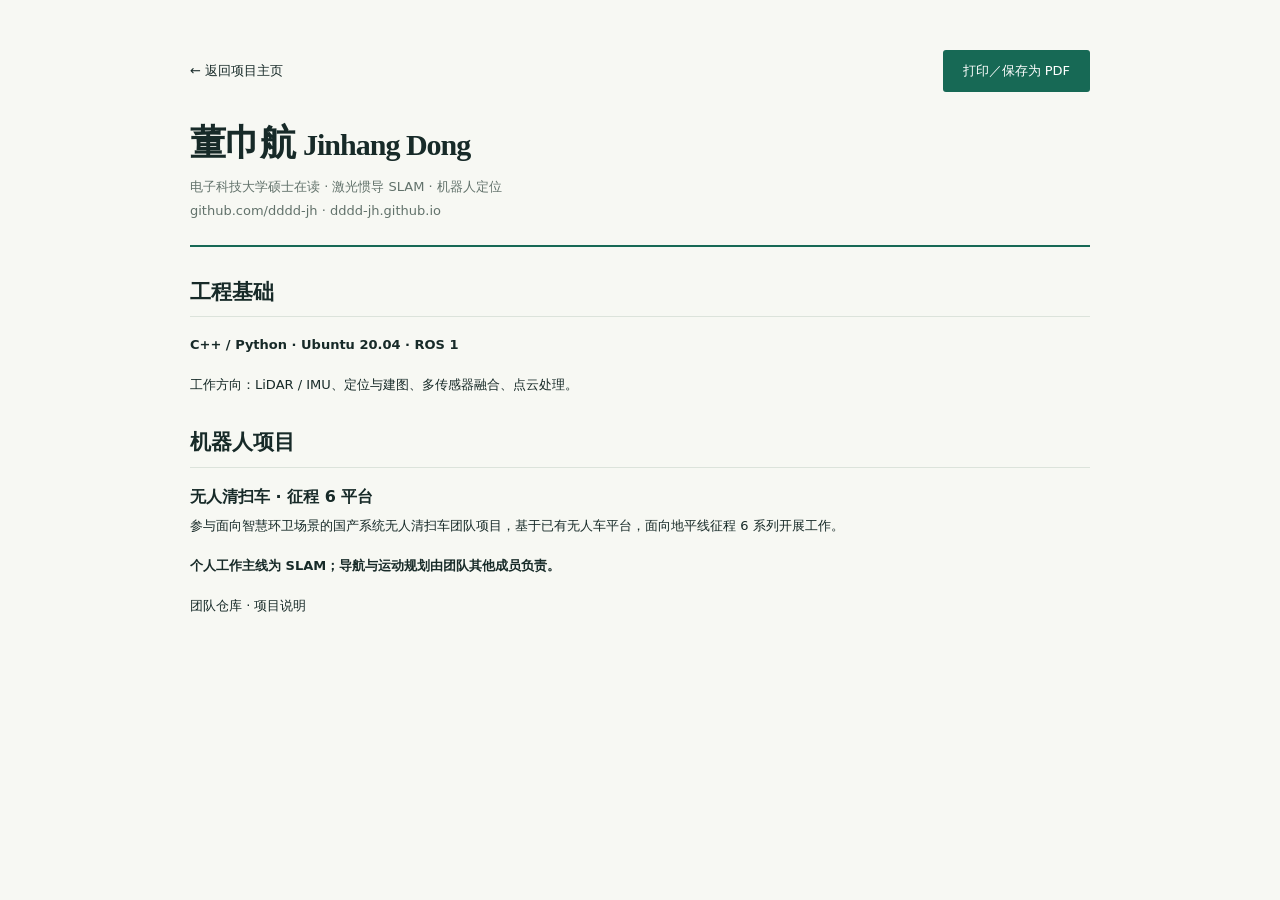
==== commit 57d58e1c: "Focus portfolio and resume on robotics project" ====
--- a/resume.html
+++ b/resume.html
@@ -1,13 +1,8 @@
 <!doctype html>
-<html lang="zh-CN"><head><meta charset="utf-8"><meta name="viewport" content="width=device-width, initial-scale=1"><meta name="description" content="董巾航的公开项目简历：激光惯导 SLAM、机器人定位与开源贡献。"><title>项目简历 · 董巾航</title><link rel="stylesheet" href="styles.css"></head>
+<html lang="zh-CN"><head><meta charset="utf-8"><meta name="viewport" content="width=device-width, initial-scale=1"><meta name="description" content="董巾航的公开项目简历：激光惯导 SLAM 与机器人定位。"><title>项目简历 · 董巾航</title><link rel="stylesheet" href="styles.css"></head>
 <body><main class="wrap resume">
 <div class="resume-tools"><a href="./">← 返回项目主页</a><button class="button" onclick="window.print()">打印／保存为 PDF</button></div>
 <header class="resume-head"><h1>董巾航 <small>Jinhang Dong</small></h1><p>电子科技大学硕士在读 · 激光惯导 SLAM · 机器人定位</p><p><a href="https://github.com/dddd-jh">github.com/dddd-jh</a> · <a href="https://dddd-jh.github.io/">dddd-jh.github.io</a></p></header>
 <section><h2>工程基础</h2><p><strong>C++ / Python · Ubuntu 20.04 · ROS 1</strong></p><p>工作方向：LiDAR / IMU、定位与建图、多传感器融合、点云处理。</p></section>
 <section><h2>机器人项目</h2><article><h3>无人清扫车 · 征程 6 平台</h3><p>参与面向智慧环卫场景的国产系统无人清扫车团队项目，基于已有无人车平台，面向地平线征程 6 系列开展工作。</p><p><strong>个人工作主线为 SLAM；导航与运动规划由团队其他成员负责。</strong></p><p><a href="https://github.com/Doribelove/autolabor-robot-nav/tree/robot_j6m_ws">团队仓库</a> · <a href="https://github.com/Doribelove/autolabor-robot-nav/blob/robot_j6m_ws/horizon_challenge.md">项目说明</a></p></article></section>
-<section><h2>代表性开源贡献 · 已合并</h2><ul>
-<li><strong><a href="https://github.com/MichaelGrupp/evo/pull/786">evo #786</a>：</strong>移除 ROS bag 轨迹读取中的重复扫描与额外消息缓存。</li>
-<li><strong><a href="https://github.com/PRBonn/rko_lio/pull/189">RKO-LIO #189</a>：</strong>修复输入结束时遗漏 IMU 已覆盖激光帧的问题。</li>
-<li><strong><a href="https://github.com/dfki-ric/pytransform3d/pull/385">pytransform3d #385</a> / <a href="https://github.com/dfki-ric/pytransform3d/pull/386">#386</a>：</strong>修复时序位姿的末尾查询与异常后的时间状态恢复。</li>
-</ul><p><a href="https://github.com/pulls?q=is%3Apr+author%3Adddd-jh">查看全部 PR</a></p></section>
 </main></body></html>
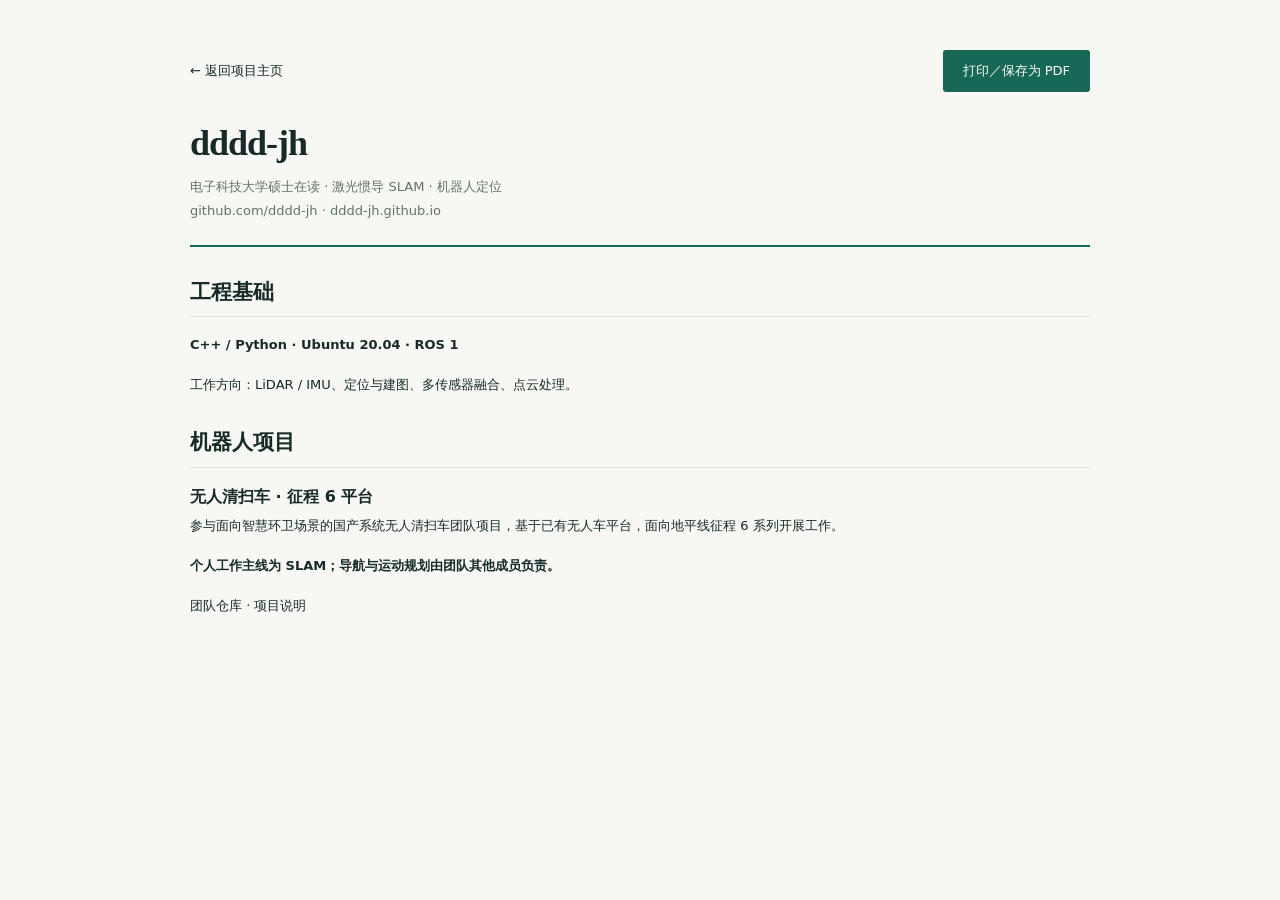
==== commit 7c96ce55: "Use username on public profile pages" ====
--- a/resume.html
+++ b/resume.html
@@ -1,8 +1,8 @@
 <!doctype html>
-<html lang="zh-CN"><head><meta charset="utf-8"><meta name="viewport" content="width=device-width, initial-scale=1"><meta name="description" content="董巾航的公开项目简历：激光惯导 SLAM 与机器人定位。"><title>项目简历 · 董巾航</title><link rel="stylesheet" href="styles.css"></head>
+<html lang="zh-CN"><head><meta charset="utf-8"><meta name="viewport" content="width=device-width, initial-scale=1"><meta name="description" content="dddd-jh 的公开项目简历：激光惯导 SLAM 与机器人定位。"><title>项目简历 · dddd-jh</title><link rel="stylesheet" href="styles.css"></head>
 <body><main class="wrap resume">
 <div class="resume-tools"><a href="./">← 返回项目主页</a><button class="button" onclick="window.print()">打印／保存为 PDF</button></div>
-<header class="resume-head"><h1>董巾航 <small>Jinhang Dong</small></h1><p>电子科技大学硕士在读 · 激光惯导 SLAM · 机器人定位</p><p><a href="https://github.com/dddd-jh">github.com/dddd-jh</a> · <a href="https://dddd-jh.github.io/">dddd-jh.github.io</a></p></header>
+<header class="resume-head"><h1>dddd-jh</h1><p>电子科技大学硕士在读 · 激光惯导 SLAM · 机器人定位</p><p><a href="https://github.com/dddd-jh">github.com/dddd-jh</a> · <a href="https://dddd-jh.github.io/">dddd-jh.github.io</a></p></header>
 <section><h2>工程基础</h2><p><strong>C++ / Python · Ubuntu 20.04 · ROS 1</strong></p><p>工作方向：LiDAR / IMU、定位与建图、多传感器融合、点云处理。</p></section>
 <section><h2>机器人项目</h2><article><h3>无人清扫车 · 征程 6 平台</h3><p>参与面向智慧环卫场景的国产系统无人清扫车团队项目，基于已有无人车平台，面向地平线征程 6 系列开展工作。</p><p><strong>个人工作主线为 SLAM；导航与运动规划由团队其他成员负责。</strong></p><p><a href="https://github.com/Doribelove/autolabor-robot-nav/tree/robot_j6m_ws">团队仓库</a> · <a href="https://github.com/Doribelove/autolabor-robot-nav/blob/robot_j6m_ws/horizon_challenge.md">项目说明</a></p></article></section>
 </main></body></html>
